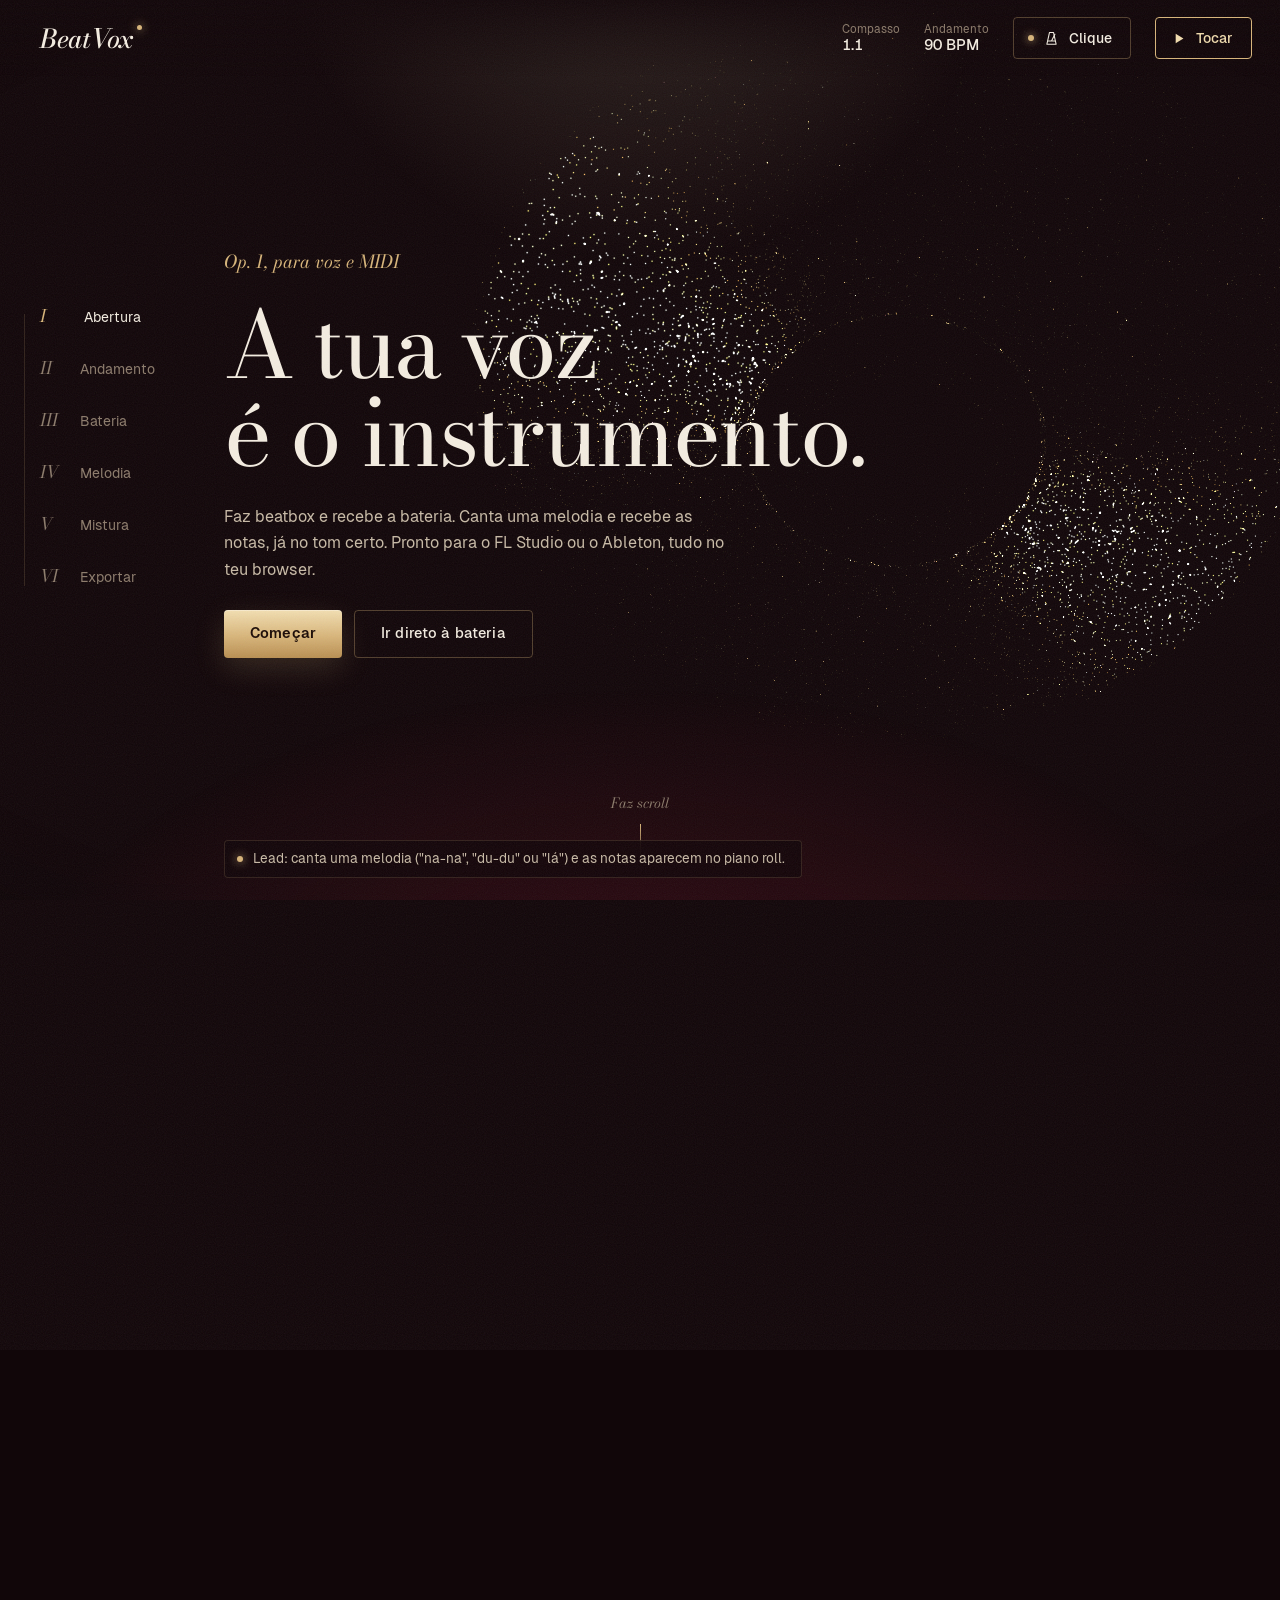
==== beatvox/index.html @ 53e60520 "Estúdio: BeatVox + Deriva numa app web instalável (PWA) Hub com separadores BeatVox/Deriva, relógio " ====
<!doctype html>
<html lang="pt-PT">
<head>
  <meta charset="utf-8" />
  <meta name="viewport" content="width=device-width, initial-scale=1, viewport-fit=cover" />
  <meta name="color-scheme" content="dark" />
  <title>BeatVox</title>
  <link rel="stylesheet" href="css/fonts.css" />
  <link rel="stylesheet" href="css/style.css" />
</head>
<body>
  <svg width="0" height="0" style="position:absolute" aria-hidden="true">
    <symbol id="i-play" viewBox="0 0 24 24"><path d="M8 5.2v13.6L19 12z" fill="currentColor"/></symbol>
    <symbol id="i-stop" viewBox="0 0 24 24"><rect x="6.5" y="6.5" width="11" height="11" rx="1" fill="currentColor"/></symbol>
    <symbol id="i-metro" viewBox="0 0 24 24"><path d="M9.2 3.5h5.6l3.7 16.5H5.5z" fill="none" stroke="currentColor" stroke-width="1.5" stroke-linejoin="round"/><path d="M7.4 15.5h9.2M12 15.5 16.8 6" stroke="currentColor" stroke-width="1.5" stroke-linecap="round"/></symbol>
    <symbol id="i-open" viewBox="0 0 24 24"><path d="M12 15V4m0 0-4 4m4-4 4 4M5 14v5h14v-5" fill="none" stroke="currentColor" stroke-width="1.5" stroke-linecap="round" stroke-linejoin="round"/></symbol>
    <symbol id="i-img" viewBox="0 0 24 24"><rect x="3.5" y="5" width="17" height="14" rx="1.5" fill="none" stroke="currentColor" stroke-width="1.5"/><path d="m6.5 16 4-4 3 3 2-2 2.5 2.5" fill="none" stroke="currentColor" stroke-width="1.5" stroke-linejoin="round"/></symbol>
    <symbol id="i-x" viewBox="0 0 24 24"><path d="M6.5 6.5l11 11M17.5 6.5l-11 11" stroke="currentColor" stroke-width="1.5" stroke-linecap="round"/></symbol>
    <symbol id="i-mic" viewBox="0 0 24 24"><rect x="9" y="3.5" width="6" height="11" rx="3" fill="none" stroke="currentColor" stroke-width="1.5"/><path d="M6 11.5a6 6 0 0 0 12 0M12 17.5v3" fill="none" stroke="currentColor" stroke-width="1.5" stroke-linecap="round"/></symbol>
    <symbol id="i-file" viewBox="0 0 24 24"><path d="M7 3.5h7l4 4V20a.5.5 0 0 1-.5.5h-10.5A.5.5 0 0 1 6.5 20V4a.5.5 0 0 1 .5-.5z M14 3.5V8h4" fill="none" stroke="currentColor" stroke-width="1.4" stroke-linejoin="round"/><path d="M9.5 16.5v-4l4-1v4" fill="none" stroke="currentColor" stroke-width="1.3"/><circle cx="8.6" cy="16.6" r="1.1" fill="currentColor"/><circle cx="12.6" cy="15.6" r="1.1" fill="currentColor"/></symbol>
  </svg>

  <canvas id="bg" aria-hidden="true"></canvas>
  <div class="atmos" aria-hidden="true"></div>
  <canvas id="eq" aria-hidden="true"></canvas>
  <div class="grain" aria-hidden="true"></div>

  <!-- ============ HUD fixo ============ -->
  <header class="hud">
    <a class="mark" href="#" data-go="0" aria-label="BeatVox, voltar ao início">BeatVox<i aria-hidden="true"></i></a>
    <div class="hud-right">
      <div class="readout"><span class="ro-label">Compasso</span><output id="posOut">1.1</output></div>
      <div class="readout"><span class="ro-label">Andamento</span><span><output id="hudBpm">90</output> BPM</span></div>
      <div class="readout" id="hudKeyWrap" hidden><span class="ro-label">Tom</span><output id="hudKey">Lá menor</output></div>
      <button id="btnClick" class="metro" title="Metrónomo: clique a tocar e a gravar" aria-pressed="true"><i class="dot" aria-hidden="true"></i><svg><use href="#i-metro"/></svg><span>Clique</span></button>
      <button id="btnPlay" class="play" title="Tocar ou parar (Espaço)" disabled><svg><use href="#i-play"/></svg><span>Tocar</span></button>
    </div>
  </header>

  <nav class="rail" aria-label="Movimentos">
    <div class="rail-line"><i id="railFill"></i></div>
    <ol>
      <li><button data-go="0"><b>I</b><span>Abertura</span></button></li>
      <li><button data-go="1"><b>II</b><span>Andamento</span></button></li>
      <li><button data-go="2"><b>III</b><span>Bateria</span></button></li>
      <li><button data-go="3"><b>IV</b><span>Melodia</span></button></li>
      <li><button data-go="4"><b>V</b><span>Mistura</span></button></li>
      <li><button data-go="5"><b>VI</b><span>Exportar</span></button></li>
    </ol>
  </nav>

  <div class="hud-status" role="status" aria-live="polite"><i class="pulse" aria-hidden="true"></i><span id="status">Pronto. Põe auscultadores e começa.</span></div>

  <!-- ============ movimentos (camadas fixas, movidas pelo scroll) ============ -->
  <main class="stage">

    <!-- I Abertura -->
    <section class="step s-intro" data-step="0" aria-label="Abertura">
      <div class="step-inner">
        <div class="intro-copy">
          <p class="kicker" data-depth="0.15">Op. 1, para voz e MIDI</p>
          <h1 class="display" data-depth="0.3">A tua voz<br />é o instrumento.</h1>
          <p class="lede" data-depth="0.6">Faz beatbox e recebe a bateria. Canta uma melodia e recebe as notas, já no tom certo. Pronto para o FL Studio ou o Ableton, tudo no teu browser.</p>
          <div class="actions" data-depth="0.9">
            <button class="btn primary" data-go="1">Começar</button>
            <button class="btn" data-go="2">Ir direto à bateria</button>
          </div>
        </div>
        <div class="scroll-cue" aria-hidden="true"><span>Faz scroll</span><i></i></div>
      </div>
    </section>

    <!-- II Andamento -->
    <section class="step s-tempo" data-step="1" aria-label="Andamento">
      <div class="step-inner">
        <div class="step-head" data-depth="0.2">
          <span class="movement">II</span>
          <h2 class="title">Andamento</h2>
          <p class="sub">Escolhe a velocidade e o tamanho do loop, e confirma que o microfone te ouve bem.</p>
        </div>

        <div class="tempo-core" data-depth="0.5">
          <button class="nudge" data-bpm="-1" aria-label="Diminuir BPM">−</button>
          <div class="bpm-big">
            <input id="bpm" type="number" min="50" max="200" value="90" aria-label="Andamento em BPM" />
            <span>batidas por minuto</span>
          </div>
          <button class="nudge" data-bpm="1" aria-label="Aumentar BPM">+</button>
        </div>
        <div class="tempo-actions" data-depth="0.6">
          <button class="btn" id="btnMetro">Ouvir o clique</button>
          <button class="btn tap" id="btnTap">Marcar o tempo</button>
        </div>

        <div class="tempo-grid" data-depth="0.8">
          <div class="group">
            <span class="g-label">Compassos</span>
            <div class="seg" id="bars"><button data-v="1">1</button><button data-v="2">2</button><button data-v="4">4</button></div>
          </div>
          <div class="group">
            <span class="g-label">Grelha</span>
            <div class="seg" id="grid"><button data-v="8">1/8</button><button data-v="16">1/16</button><button data-v="32">1/32</button></div>
          </div>
          <div class="group">
            <span class="g-label">Monitor</span>
            <div class="toggles">
              <label class="switch"><input type="checkbox" id="metronome" checked /><i></i>Clique</label>
              <label class="switch"><input type="checkbox" id="headphones" checked /><i></i>Auscultadores</label>
            </div>
          </div>
          <div class="group mic">
            <span class="g-label">Microfone</span>
            <div class="mic-row">
              <div class="select"><select id="micSel" aria-label="Microfone"><option value="">Microfone predefinido</option></select></div>
              <button class="btn small" id="btnMicTest"><svg><use href="#i-mic"/></svg><span>Testar</span></button>
            </div>
            <div class="meter" aria-hidden="true"><i id="micMeter"></i></div>
            <span class="hint" id="micHint">Testa e fala ou faz beatbox: a barra deve chegar a meio.</span>
          </div>
          <div class="group latency">
            <span class="g-label">Latência</span>
            <div class="lat-row">
              <div class="knob-wrap">
                <input type="range" id="lat" min="-100" max="400" value="0" data-knob data-color="gold" aria-label="Latência" />
                <output id="latOut" class="chip">auto</output>
              </div>
              <div class="lat-actions">
                <button id="btnCal" class="btn small">Calibrar</button>
                <button id="btnLatAuto" class="btn small ghost">Automática</button>
              </div>
            </div>
          </div>
        </div>
        <button class="btn primary next" data-go="2" data-depth="1">Seguinte: gravar a bateria</button>
      </div>
    </section>

    <!-- III Bateria -->
    <section class="step s-studio s-drums" data-step="2" aria-label="Bateria">
      <div class="step-inner studio-layout">
        <aside class="panel" data-depth="0.4">
          <span class="movement">III</span>
          <h2 class="title">Bateria</h2>
          <p class="sub">Faz beatbox depois da contagem.</p>
          <ul class="vocab">
            <li><i style="--c: var(--kick)"></i><span><b>bum</b> bombo</span></li>
            <li><i style="--c: var(--snare)"></i><span><b>pf</b> ou <b>ka</b> tarola</span></li>
            <li><i style="--c: var(--hat)"></i><span><b>ts</b> hi-hat</span></li>
          </ul>
          <button id="btnRec" class="rec" title="Gravar (R)"><span class="rec-ring" aria-hidden="true"></span><span class="rec-core" aria-hidden="true"></span><span class="rec-label">Gravar</span></button>
          <button id="btnOpen" class="btn small"><svg><use href="#i-open"/></svg>Abrir áudio</button>
          <section id="trainCard" class="mini">
            <p class="hint" id="trainState">A comparar os teus sons entre si: o mais grave é o bombo, o mais agudo o hi-hat.</p>
            <button id="btnTrain" class="btn small ghost">Treinar com a minha voz</button>
          </section>
          <button class="btn primary next" data-go="3">Seguinte: melodia</button>
        </aside>
        <div class="studio-slot" data-slot="2"></div>
      </div>
    </section>

    <!-- IV Melodia -->
    <section class="step s-studio s-lead" data-step="3" aria-label="Melodia">
      <div class="step-inner studio-layout">
        <aside class="panel" data-depth="0.4">
          <span class="movement">IV</span>
          <h2 class="title">Melodia</h2>
          <p class="sub">Canta com vogais longas: lá, na-na, du-du.</p>
          <button id="btnRecLead" class="rec" title="Gravar (R)"><span class="rec-ring" aria-hidden="true"></span><span class="rec-core" aria-hidden="true"></span><span class="rec-label">Gravar</span></button>
          <button id="btnOpenLead" class="btn small"><svg><use href="#i-open"/></svg>Abrir áudio</button>
          <label class="switch"><input type="checkbox" id="overBeat" /><i></i>Ouvir o beat enquanto canto</label>
          <p class="hint" id="overBeatHint">Grava primeiro a bateria para cantares por cima dela.</p>
          <section id="fxCard" class="fx-card">
            <div class="fx-head">
              <span class="g-label">Efeitos da voz</span>
              <label class="switch" title="Ligar ou desligar todos"><input type="checkbox" id="fxAll" /><i></i></label>
            </div>
            <div class="fx-grid" id="fxGrid"></div>
            <p class="hint" id="fxHint"></p>
            <button id="btnVoiceCal" class="btn small ghost">Calibrar a voz</button>
          </section>
          <section id="leadCard" class="lead-fields">
            <div class="field"><label for="keySel">Tom</label><div class="select"><select id="keySel"></select></div></div>
            <div class="field"><label for="scaleSel">Escala</label><div class="select"><select id="scaleSel"></select></div></div>
            <p class="hint" id="keyInfo">O tom é detetado depois de gravares.</p>
            <div class="field">
              <span class="flabel">Oitava</span>
              <div class="stepper"><button data-oct="-1" aria-label="Oitava abaixo">−</button><output id="octOut">0</output><button data-oct="1" aria-label="Oitava acima">+</button></div>
            </div>
            <div class="field col">
              <span class="flabel">Som</span>
              <div class="seg" id="preset"><button data-v="synth">Synth</button><button data-v="pluck">Pluck</button><button data-v="sine">Suave</button></div>
            </div>
          </section>
          <button class="btn primary next" data-go="4">Seguinte: mistura</button>
        </aside>
        <div class="studio-slot" data-slot="3"></div>
      </div>
    </section>

    <!-- V Mistura: palco 3D -->
    <section class="step s-mix" data-step="4" aria-label="Mistura">
      <canvas id="stage3d" aria-label="Palco 3D da mistura: cada camada é uma dimensão do som"></canvas>
      <div class="step-inner mix-layout">
        <header class="mix-head" data-depth="0.3">
          <span class="movement">V</span>
          <h2 class="title">Mistura</h2>
          <p class="sub">Cada camada é uma dimensão do som, dos graves (em baixo) aos agudos (em cima). Arrasta um som para os lados (pan) ou para a frente (mais alto). Arrasta o fundo para rodar.</p>
        </header>
        <aside class="panel mix-insp" id="mixInsp" data-depth="0.5" aria-label="Ajustes do som"></aside>
        <div class="mix-bar" data-depth="0.6">
          <div class="group">
            <span class="g-label">Dimensões</span>
            <div class="seg" id="dimsSeg"><button data-v="3">3</button><button data-v="6">6</button></div>
          </div>
          <label class="switch" title="Um baixo 808 que toca com o bombo, no tom da melodia"><input type="checkbox" id="bassOn" /><i></i>Baixo 808</label>
          <label class="switch"><input type="checkbox" id="autoRot" checked /><i></i>Rodar</label>
          <div class="zoom-btns">
            <button class="icon-btn" id="zoomIn" title="Aproximar" aria-label="Aproximar">+</button>
            <button class="icon-btn" id="zoomOut" title="Afastar" aria-label="Afastar">−</button>
          </div>
          <button class="btn small ghost" id="btnMixReset" title="Volumes, pan, EQ, sons e efeitos voltam ao início">Repor</button>
        </div>
        <button class="btn primary next mix-next" data-go="5">Seguinte: exportar</button>
      </div>
    </section>

    <!-- VI Exportar -->
    <section class="step s-export" data-step="5" aria-label="Exportar">
      <div class="step-inner">
        <div class="step-head" data-depth="0.2">
          <span class="movement">VI</span>
          <h2 class="title big">O teu disco está pronto.</h2>
        </div>
        <div class="press">
          <figure class="cover" data-depth="0.5">
            <canvas id="cover" width="1120" height="1120" aria-label="Capa do teu beat"></canvas>
            <button id="btnCoverPlay" class="cover-play" title="Ouvir (Espaço)" aria-label="Ouvir"><svg><use href="#i-play"/></svg></button>
            <figcaption class="cover-cap">
              <span><output id="sumDrums">0</output> notas de bateria</span>
              <span><output id="sumLead">0</output> de melodia</span>
              <span><output id="sumBpm">90</output> BPM</span>
              <span id="sumKeyWrap"><output id="sumKey">—</output></span>
            </figcaption>
          </figure>
          <div class="press-side" data-depth="0.8">
            <div class="press-opts">
              <label class="name-field"><span class="g-label">Nome</span><input id="projName" type="text" maxlength="40" spellcheck="false" placeholder="Sem título" autocomplete="off" /></label>
              <div class="group">
                <span class="g-label">Repetições do loop</span>
                <div class="seg" id="loopsSeg"><button data-v="1">1×</button><button data-v="2">2×</button><button data-v="4">4×</button><button data-v="8">8×</button></div>
              </div>
            </div>
            <ul class="out-list">
              <li>
                <div class="out-txt"><b>MIDI</b><span>Notas editáveis para o FL Studio, Ableton ou Logic. Bateria em General MIDI no canal 10.</span></div>
                <div class="out-btns">
                  <button id="btnMidiAll" class="btn small" disabled>Completo</button>
                  <button id="btnMidiDrums" class="btn small ghost" disabled>Bateria</button>
                  <button id="btnMidiLead" class="btn small ghost" disabled>Melodia</button>
                </div>
              </li>
              <li>
                <div class="out-txt"><b>Áudio WAV</b><span>O beat já tocado, 44,1 kHz. Stems: bateria e melodia em ficheiros separados.</span></div>
                <div class="out-btns">
                  <button id="btnWav" class="btn small" disabled>Mistura</button>
                  <button id="btnStems" class="btn small ghost" disabled>Stems</button>
                </div>
              </li>
              <li>
                <div class="out-txt"><b>Capa</b><span>Imagem quadrada para partilhar.</span></div>
                <div class="out-btns"><button id="btnCover" class="btn small ghost">PNG</button></div>
              </li>
              <li>
                <div class="out-txt"><b>Projeto</b><span>Guarda as notas e definições para continuar depois (a gravação da voz não vai no ficheiro).</span></div>
                <div class="out-btns">
                  <button id="btnSaveProj" class="btn small ghost" disabled>Guardar</button>
                  <button id="btnOpenProj" class="btn small ghost">Abrir</button>
                </div>
              </li>
            </ul>
            <button id="btnAll" class="btn primary wide" disabled title="MIDI, WAV, stems, capa e projeto num só zip"><svg><use href="#i-file"/></svg>Descarregar tudo (.zip)</button>
          </div>
        </div>
      </div>
    </section>
  </main>

  <!-- estúdio partilhado: muda entre os movimentos Bateria e Melodia -->
  <div class="studio" id="studio">
    <div class="arrange">
      <div class="heads" id="heads"></div>
      <div class="scroller" id="scroller"><canvas id="canvas"></canvas></div>
      <div class="empty" id="empty">
        <div id="emptyDrums">
          <h3>A grelha está vazia</h3>
          <p>Carrega em <b>Gravar</b> e faz beatbox, ou clica nas células para desenhar notas.</p>
        </div>
        <div id="emptyLead" hidden>
          <h3>O piano roll está vazio</h3>
          <p>Carrega em <b>Gravar</b> e canta, ou clica para criar notas. Arrasta para mover, puxa a ponta direita para alongar.</p>
        </div>
      </div>
    </div>
    <div class="studio-bar">
      <div class="knob-wrap inline">
        <input type="range" id="sens" min="0" max="100" value="50" data-knob data-color="gold" aria-label="Sensibilidade" />
        <div><span class="k-label">Sensibilidade</span><output id="sensOut" class="chip">50%</output></div>
      </div>
      <div class="stats-wrap" id="statsCard" hidden>
        <span class="stats-title" id="statsTitle">O teu timing</span>
        <div class="stats" id="stats"></div>
      </div>
      <div class="bar-actions">
        <label class="switch"><input type="checkbox" id="withVoice" /><i></i>Ouvir a voz</label>
        <button id="btnPng" class="icon-btn" disabled title="Guardar imagem da grelha" aria-label="Guardar imagem da grelha"><svg><use href="#i-img"/></svg></button>
        <button id="btnClear" class="icon-btn" title="Limpar esta pista" aria-label="Limpar esta pista"><svg><use href="#i-x"/></svg></button>
      </div>
    </div>
  </div>

  <div id="track" aria-hidden="true"></div>
  <input type="file" id="fileIn" accept="audio/*,.wav,.mp3,.m4a,.ogg,.webm" hidden />
  <input type="file" id="projIn" accept=".json,.beatvox,application/json" hidden />

  <div class="overlay" id="overlay" hidden>
    <div class="count">
      <div class="big" id="ovBig">1</div>
      <div class="sub" id="ovSub">Contagem</div>
      <div class="bar"><div id="ovBar"></div></div>
      <div class="ov-meter" aria-hidden="true"><span>Microfone</span><div class="meter"><i id="ovMeter"></i></div></div>
    </div>
  </div>

  <dialog id="trainDlg">
    <form method="dialog" class="dlg">
      <header>
        <h3>Treinar com a minha voz</h3>
        <button class="icon-btn" value="close" aria-label="Fechar"><svg><use href="#i-x"/></svg></button>
      </header>
      <p class="hint">Para cada peça, carrega em <b>Gravar exemplos</b> e faz o som em cada clique (2 compassos a 90 BPM). Precisas de pelo menos 2 peças treinadas.</p>
      <div id="trainRows"></div>
      <footer>
        <button type="button" class="btn small ghost" id="btnTrainReset">Voltar à deteção automática</button>
        <button class="btn small primary" value="close">Feito</button>
      </footer>
    </form>
  </dialog>

  <dialog id="calDlg">
    <form method="dialog" class="dlg">
      <header>
        <h3>Calibrar a voz</h3>
        <button class="icon-btn" value="close" aria-label="Fechar"><svg><use href="#i-x"/></svg></button>
      </header>
      <p class="hint">Cada take tem um compasso a 90 BPM, depois da contagem. Canta sempre na mesma nota e sem parar. Com as 5 takes, os efeitos passam a comparar-te contigo próprio: o teu "rasgado", o teu "com ar", as tuas vogais.</p>
      <div id="calRows"></div>
      <footer>
        <button type="button" class="btn small ghost" id="btnCalReset">Voltar aos valores médios</button>
        <button class="btn small primary" value="close">Feito</button>
      </footer>
    </form>
  </dialog>

  <script src="js/dsp.js"></script>
  <script src="js/classifier.js"></script>
  <script src="js/pitch.js"></script>
  <script src="js/voicefx.js"></script>
  <script src="js/midi.js"></script>
  <script src="js/mixer.js"></script>
  <script src="js/audio.js"></script>
  <script src="js/zip.js"></script>
  <script src="js/knob.js"></script>
  <script src="js/scene.js"></script>
  <script src="js/eq3d.js"></script>
  <script src="js/stage3d.js"></script>
  <script src="js/flow.js"></script>
  <script src="js/app.js"></script>
</body>
</html>
---- beatvox/css/fonts.css ----
/* Fontes embutidas (SIL Open Font License): Bodoni Moda e Geist. Embutidas para funcionar offline e em file://. */
@font-face{font-family:'Bodoni Moda';font-weight:400;font-style:normal;font-display:swap;src:url([data-uri]) format('woff2')}
@font-face{font-family:'Bodoni Moda';font-weight:500;font-style:normal;font-display:swap;src:url([data-uri]) format('woff2')}
@font-face{font-family:'Bodoni Moda';font-weight:400;font-style:italic;font-display:swap;src:url([data-uri]) format('woff2')}
@font-face{font-family:'Bodoni Moda';font-weight:500;font-style:italic;font-display:swap;src:url([data-uri]) format('woff2')}
@font-face{font-family:'Geist';font-weight:400;font-style:normal;font-display:swap;src:url([data-uri]) format('woff2')}
@font-face{font-family:'Geist';font-weight:500;font-style:normal;font-display:swap;src:url([data-uri]) format('woff2')}
@font-face{font-family:'Geist';font-weight:600;font-style:normal;font-display:swap;src:url([data-uri]) format('woff2')}
---- beatvox/css/style.css ----
/* =====================================================================
   BeatVox — "sala de concertos".
   Veludo bordeaux quase negro, luz de palco dourada vinda de cima, pó dourado
   (as partículas) e marfim para o texto. Bodoni Moda para os títulos, como num
   programa de ópera; Geist para a interface. Linhas finas douradas em vez de caixas.
   Layout: camadas fixas a ecrã inteiro (um movimento cada), HUD por cima,
   movimentos I–V à esquerda.
   ===================================================================== */
:root {
  color-scheme: dark;
  --velvet: #110609;
  --velvet-2: #1b0a0f;
  --ink: #f4ede1;
  --ink-2: #c8baa6;
  --ink-3: #8c7b6b;
  --gold: #d8b57a;
  --gold-lt: #f1dcae;
  --gold-dk: #9c7742;
  --line: rgba(216, 181, 122, 0.16);
  --line-2: rgba(216, 181, 122, 0.32);
  --glass: rgba(24, 9, 13, 0.62);
  --glass-2: rgba(244, 237, 225, 0.04);
  --kick: #e0a556;
  --snare: #d9707f;
  --clap: #f4ede1;
  --hat: #8fc1b5;
  --lead: #f1dcae;
  --rec: #c4233c;

  --serif: 'Bodoni Moda', 'Didot', 'Bodoni 72', Georgia, serif;
  --ui: 'Geist', system-ui, -apple-system, 'Segoe UI', sans-serif;
  --ease: cubic-bezier(.22, .8, .2, 1);
  --hud-h: 76px;
  --rail-w: 200px;
  --r: 4px;
}

* { box-sizing: border-box; }
[hidden] { display: none !important; }
html { scroll-snap-type: y mandatory; background: var(--velvet); }
html.locked { overflow: hidden; }
body {
  margin: 0;
  background: var(--velvet);
  color: var(--ink);
  font-family: var(--ui);
  font-size: 15px;
  line-height: 1.5;
  -webkit-font-smoothing: antialiased;
  overflow-x: hidden;
}
button, input, select { font: inherit; color: inherit; }
button { cursor: pointer; }
:focus-visible { outline: 1px solid var(--gold-lt); outline-offset: 3px; }
::selection { background: rgba(216, 181, 122, 0.35); }

#track .snap { scroll-snap-align: start; scroll-snap-stop: always; }

/* ---------- fundo: pó dourado + luz de palco + grão ---------- */
#bg { position: fixed; inset: 0; width: 100%; height: 100%; z-index: 0; display: block; }
#bg.off { display: none; }
#eq { position: fixed; inset: 0; width: 100%; height: 100%; z-index: 1; display: block; pointer-events: none; opacity: 0; }
/* no movimento III o vidro fosco do estúdio deixa passar a luz do equalizador */
.s-drums .studio { background: rgba(14, 5, 8, 0.62); backdrop-filter: blur(16px) saturate(130%); }
.s-drums .panel { background: rgba(22, 9, 13, 0.9); }
.atmos {
  position: fixed; inset: 0; z-index: 1; pointer-events: none;
  background:
    radial-gradient(42% 60% at 50% -12%, rgba(241, 220, 174, 0.16), transparent 70%),
    radial-gradient(70% 55% at 50% 115%, rgba(120, 18, 38, 0.35), transparent 70%),
    radial-gradient(130% 100% at 50% 50%, transparent 55%, rgba(0, 0, 0, 0.75) 100%);
}
body:not(.webgl) .atmos {
  background:
    radial-gradient(42% 60% at 50% -12%, rgba(241, 220, 174, 0.22), transparent 70%),
    radial-gradient(70% 55% at 50% 115%, rgba(120, 18, 38, 0.5), transparent 70%),
    var(--velvet);
}
.grain {
  position: fixed; inset: -50%; z-index: 7; pointer-events: none; opacity: .07;
  background-image: url("data:image/svg+xml,%3Csvg xmlns='http://www.w3.org/2000/svg' width='160' height='160'%3E%3Cfilter id='n'%3E%3CfeTurbulence type='fractalNoise' baseFrequency='.9' numOctaves='2' stitchTiles='stitch'/%3E%3C/filter%3E%3Crect width='100%25' height='100%25' filter='url(%23n)'/%3E%3C/svg%3E");
}

/* ---------- palco: camadas dos movimentos ---------- */
.stage { position: fixed; inset: 0; z-index: 2; perspective: 1400px; perspective-origin: 50% 40%; pointer-events: none; }
.step { position: absolute; inset: 0; transform-origin: 50% 55%; will-change: transform; pointer-events: auto; } /* sem opacity/filter aqui: criariam uma "backdrop root" e o vidro fosco deixava de desfocar o fundo */
.step-inner {
  height: 100%;
  padding: calc(var(--hud-h) + 18px) 48px 88px calc(var(--rail-w) + 24px);
  overflow-y: auto;
  scrollbar-width: none;
}
.step-inner::-webkit-scrollbar { display: none; }
[data-depth] { will-change: transform; }

/* ---------- HUD ---------- */
.hud {
  position: fixed; top: 0; left: 0; right: 0; z-index: 6;
  height: var(--hud-h);
  display: flex; align-items: center; justify-content: space-between;
  padding: 0 max(28px, env(safe-area-inset-right, 0px)) 0 max(40px, env(safe-area-inset-left, 0px));
  background: linear-gradient(180deg, rgba(17, 6, 9, 0.9), rgba(17, 6, 9, 0));
  pointer-events: none;
}
.hud > * { pointer-events: auto; }
.mark {
  position: relative;
  font-family: var(--serif); font-style: italic; font-weight: 500; font-size: 26px; letter-spacing: -0.01em;
  color: var(--ink); text-decoration: none;
}
.mark i { position: absolute; right: -9px; top: 6px; width: 5px; height: 5px; border-radius: 50%; background: var(--gold); box-shadow: 0 0 10px var(--gold); }
.hud-right { display: flex; align-items: center; gap: 24px; }
.readout { display: flex; flex-direction: column; line-height: 1.15; }
.ro-label { font-size: 11.5px; color: var(--ink-3); }
.readout output, .readout > span:last-child { font-weight: 500; font-size: 15px; font-variant-numeric: tabular-nums; color: var(--ink); }
.play, .metro {
  display: inline-flex; align-items: center; gap: 9px;
  height: 42px; padding: 0 18px 0 14px;
  border-radius: var(--r);
  font-weight: 500; font-size: 14px;
  transition: background .25s, color .25s, border-color .25s, box-shadow .3s;
}
.play svg, .metro svg { width: 17px; height: 17px; }
.play { border: 1px solid var(--gold); background: transparent; color: var(--gold-lt); }
.play:hover:not(:disabled) { background: rgba(216, 181, 122, 0.12); box-shadow: 0 0 30px rgba(216, 181, 122, 0.2); }
.play:disabled { opacity: .35; cursor: not-allowed; }
.play.on, .play.on:hover:not(:disabled) { background: var(--gold); color: var(--velvet); }
.metro { border: 1px solid var(--line); background: transparent; color: var(--ink-3); }
.metro .dot { width: 6px; height: 6px; border-radius: 50%; background: rgba(244, 237, 225, 0.2); transition: background .2s, box-shadow .2s; }
.metro:hover { color: var(--ink); border-color: var(--line-2); }
.metro.on { color: var(--ink); border-color: var(--line-2); }
.metro.on .dot { background: var(--gold); box-shadow: 0 0 8px var(--gold); }
.metro.tick { animation: metroTick .28s var(--ease); }
.metro.tick-bar { animation: metroBar .4s var(--ease); }
.metro.tick .dot, .metro.tick-bar .dot { background: #fff; box-shadow: 0 0 12px #fff, 0 0 22px var(--gold); }
@keyframes metroTick { from { box-shadow: 0 0 0 0 rgba(216, 181, 122, .5); } to { box-shadow: 0 0 0 9px rgba(216, 181, 122, 0); } }
@keyframes metroBar { from { box-shadow: 0 0 0 0 rgba(241, 220, 174, .8); border-color: var(--gold-lt); } to { box-shadow: 0 0 0 14px rgba(241, 220, 174, 0); } }

/* ---------- movimentos (navegação) ---------- */
.rail { position: fixed; z-index: 6; left: max(40px, env(safe-area-inset-left, 0px)); top: 50%; transform: translateY(-50%); }
.rail ol { list-style: none; margin: 0; padding: 0; display: flex; flex-direction: column; gap: 20px; }
.rail button { display: flex; align-items: baseline; gap: 14px; min-height: 32px; padding: 0 8px 0 0; background: none; border: 0; color: var(--ink-3); text-align: left; }
.rail b { font-family: var(--serif); font-style: italic; font-weight: 400; font-size: 17px; width: 26px; }
.rail span { font-size: 14px; transition: color .3s, transform .4s var(--ease); }
.rail button:hover { color: var(--ink-2); }
.rail button[aria-current="step"] { color: var(--ink); }
.rail button[aria-current="step"] b { color: var(--gold); }
.rail button[aria-current="step"] span { transform: translateX(4px); }
.rail-line { position: absolute; left: -16px; top: 10px; bottom: 10px; width: 1px; background: var(--line); }
.rail-line i { position: absolute; inset: 0; background: linear-gradient(180deg, var(--gold-lt), var(--gold)); transform-origin: top; transform: scaleY(0); box-shadow: 0 0 8px var(--gold); }

/* ---------- estado ---------- */
.hud-status {
  position: fixed; z-index: 6;
  left: calc(var(--rail-w) + 24px); bottom: max(22px, env(safe-area-inset-bottom, 0px));
  display: flex; align-items: center; gap: 10px;
  max-width: min(720px, calc(100vw - var(--rail-w) - 72px));
  padding: 8px 16px 8px 12px;
  border-radius: var(--r);
  background: rgba(17, 6, 9, 0.78); border: 1px solid var(--line);
  backdrop-filter: blur(14px);
  font-size: 13.5px; color: var(--ink-2);
}
.hud-status span { overflow: hidden; text-overflow: ellipsis; white-space: nowrap; }
.hud-status .pulse { width: 6px; height: 6px; border-radius: 50%; flex: 0 0 auto; background: var(--gold); box-shadow: 0 0 10px var(--gold); animation: pulse 2.6s ease-in-out infinite; }
.hud-status.ok span { color: var(--ink); }
.hud-status.err .pulse { background: #ff6b7d; box-shadow: 0 0 10px #ff6b7d; }
.hud-status.err span { color: #f2b6bd; }
@keyframes pulse { 50% { opacity: .35; } }

/* ---------- tipografia ---------- */
.kicker { margin: 0; font-family: var(--serif); font-style: italic; font-size: 18px; color: var(--gold); }
.display {
  margin: 0;
  font-family: var(--serif); font-weight: 400;
  font-size: clamp(48px, 7.2vw, 118px);
  line-height: 0.96; letter-spacing: -0.025em;
  text-wrap: balance;
  background: linear-gradient(100deg, var(--ink) 0%, var(--ink) 40%, var(--gold-lt) 50%, var(--ink) 60%, var(--ink) 100%);
  background-size: 300% 100%;
  -webkit-background-clip: text; background-clip: text; color: transparent;
  animation: sheen 9s var(--ease) infinite;
}
@keyframes sheen { 0%, 35% { background-position: 100% 0; } 75%, 100% { background-position: 0 0; } }
.movement { font-family: var(--serif); font-style: italic; font-size: 20px; color: var(--gold); line-height: 1; }
.title { margin: 0; font-family: var(--serif); font-weight: 400; font-size: clamp(36px, 4vw, 58px); letter-spacing: -0.02em; line-height: 1; }
.title.big { font-size: clamp(42px, 6vw, 92px); letter-spacing: -0.025em; }
.sub { margin: 0; color: var(--ink-2); font-size: 15.5px; max-width: 54ch; }
.lede { margin: 0; color: var(--ink-2); font-size: clamp(16px, 1.25vw, 19px); line-height: 1.65; max-width: 46ch; }
.hint { margin: 0; color: var(--ink-3); font-size: 13px; line-height: 1.5; }
.hint b { color: var(--ink-2); font-weight: 600; }
.hint.center { text-align: center; }

/* ---------- botões ---------- */
.btn {
  position: relative; overflow: hidden;
  display: inline-flex; align-items: center; justify-content: center; gap: 9px;
  min-height: 48px; padding: 0 26px;
  border-radius: var(--r);
  border: 1px solid var(--line-2);
  background: transparent;
  color: var(--ink);
  font-weight: 500; font-size: 14.5px; letter-spacing: .01em;
  white-space: nowrap;
  transition: background .25s, border-color .25s, color .25s, transform .2s var(--ease), box-shadow .3s;
  touch-action: manipulation;
}
.btn svg { width: 17px; height: 17px; flex: 0 0 auto; }
.btn:hover:not(:disabled) { border-color: var(--gold); background: rgba(216, 181, 122, 0.07); }
.btn:active:not(:disabled) { transform: scale(.98); }
.btn:disabled { opacity: .35; cursor: not-allowed; }
.btn.small { min-height: 40px; padding: 0 16px; font-size: 13.5px; }
.btn.ghost { border-color: transparent; color: var(--ink-2); }
.btn.ghost:hover:not(:disabled) { border-color: var(--line); color: var(--ink); }
.btn.primary {
  border: 0; color: #1b0b06; font-weight: 600;
  background: linear-gradient(180deg, #f3dfb2 0%, var(--gold) 55%, #b98f52 100%);
  box-shadow: 0 1px 0 rgba(255,255,255,.35) inset, 0 10px 30px rgba(216, 181, 122, 0.18);
}
.btn.primary::after { /* reflexo de luz a passar, como em metal polido */
  content: ''; position: absolute; top: 0; bottom: 0; left: -60%; width: 40%;
  background: linear-gradient(100deg, transparent, rgba(255, 255, 255, 0.55), transparent);
  transform: skewX(-20deg); transition: left .7s var(--ease);
}
.btn.primary:hover:not(:disabled)::after { left: 130%; }
.btn.primary:hover:not(:disabled) { box-shadow: 0 1px 0 rgba(255,255,255,.35) inset, 0 14px 44px rgba(216, 181, 122, 0.35); }
.icon-btn {
  display: inline-grid; place-items: center; width: 40px; height: 40px;
  border-radius: var(--r); border: 1px solid var(--line); background: transparent; color: var(--ink-2);
  transition: border-color .2s, color .2s;
}
.icon-btn svg { width: 18px; height: 18px; }
.icon-btn:hover:not(:disabled) { border-color: var(--gold); color: var(--ink); }
.icon-btn:disabled { opacity: .35; cursor: not-allowed; }

/* segmentados: sublinhado dourado na opção ativa */
.seg { display: inline-flex; gap: 4px; border-bottom: 1px solid var(--line); }
.seg button {
  position: relative; min-height: 38px; min-width: 46px; padding: 0 12px;
  border: 0; background: transparent; color: var(--ink-3);
  font-weight: 500; font-size: 14px; font-variant-numeric: tabular-nums;
  transition: color .25s;
}
.seg button::after { content: ''; position: absolute; left: 10px; right: 10px; bottom: -1px; height: 1px; background: var(--gold); transform: scaleX(0); transition: transform .35s var(--ease); box-shadow: 0 0 8px var(--gold); }
.seg button:hover { color: var(--ink-2); }
.seg button.on { color: var(--ink); }
.seg button.on::after { transform: scaleX(1); }

/* interruptores */
.switch { position: relative; display: inline-flex; align-items: center; gap: 10px; min-height: 36px; cursor: pointer; user-select: none; font-size: 14px; color: var(--ink-2); }
.switch input { position: absolute; opacity: 0; width: 1px; height: 1px; }
.switch i { position: relative; width: 34px; height: 18px; border-radius: 999px; border: 1px solid var(--line-2); flex: 0 0 auto; transition: background .25s, border-color .25s; }
.switch i::after { content: ''; position: absolute; top: 2px; left: 2px; width: 12px; height: 12px; border-radius: 50%; background: var(--ink-3); transition: transform .3s var(--ease), background .25s, box-shadow .25s; }
.switch input:checked + i { border-color: var(--gold); background: rgba(216, 181, 122, 0.12); }
.switch input:checked + i::after { transform: translateX(16px); background: var(--gold-lt); box-shadow: 0 0 8px var(--gold); }
.switch:has(input:checked) { color: var(--ink); }
.switch:has(input:focus-visible) i { outline: 1px solid var(--gold-lt); outline-offset: 3px; }
.switch:has(input:disabled) { opacity: .4; cursor: not-allowed; }

/* ---------- I abertura ---------- */
.s-intro .step-inner { display: flex; flex-direction: column; justify-content: safe center; }
.intro-copy { display: flex; flex-direction: column; gap: 26px; max-width: 760px; }
.actions { display: flex; flex-wrap: wrap; gap: 12px; }
.scroll-cue { position: absolute; left: 50%; bottom: 30px; transform: translateX(-50%); display: flex; flex-direction: column; align-items: center; gap: 10px; color: var(--ink-3); font-family: var(--serif); font-style: italic; font-size: 14px; }
.scroll-cue i { width: 1px; height: 46px; background: linear-gradient(var(--gold), transparent); transform-origin: top; animation: cue 2.4s var(--ease) infinite; }
@keyframes cue { 0% { transform: scaleY(0); opacity: 1; } 70% { transform: scaleY(1); opacity: 1; } 100% { transform: scaleY(1); opacity: 0; } }

/* ---------- II andamento ---------- */
.s-tempo .step-inner { display: flex; flex-direction: column; align-items: center; justify-content: safe center; gap: 20px; text-align: center; }
.step-head { display: flex; flex-direction: column; gap: 10px; }
.s-tempo .step-head, .s-export .step-head { align-items: center; }
.tempo-core { display: flex; align-items: center; gap: clamp(12px, 3vw, 44px); }
.nudge {
  width: 52px; height: 52px; border-radius: 50%;
  border: 1px solid var(--line-2); background: transparent;
  font-family: var(--serif); font-size: 26px; color: var(--ink);
  transition: border-color .2s, background .2s, transform .2s var(--ease);
}
.nudge:hover { border-color: var(--gold); background: rgba(216, 181, 122, 0.08); }
.nudge:active { transform: scale(.92); }
.bpm-big { display: flex; flex-direction: column; align-items: center; }
.bpm-big input {
  width: 3ch; padding: 0; border: 0; background: transparent; text-align: center;
  font-family: var(--serif); font-weight: 400;
  font-size: clamp(120px, 15vw, 220px); line-height: .9; letter-spacing: -0.03em;
  color: var(--ink);
  font-variant-numeric: lining-nums tabular-nums;
  -moz-appearance: textfield;
  text-shadow: 0 0 60px rgba(216, 181, 122, 0.3);
}
.bpm-big input::-webkit-inner-spin-button, .bpm-big input::-webkit-outer-spin-button { -webkit-appearance: none; margin: 0; }
.bpm-big input:focus-visible { outline: none; text-shadow: 0 0 60px rgba(241, 220, 174, 0.7); }
.bpm-big span { margin-top: 4px; font-family: var(--serif); font-style: italic; font-size: 16px; color: var(--ink-3); }
.bpm-big input.tick { animation: bpmTick .3s var(--ease); }
.bpm-big input.tick-bar { animation: bpmBar .45s var(--ease); }
@keyframes bpmTick { from { text-shadow: 0 0 70px rgba(241, 220, 174, .9); } }
@keyframes bpmBar { from { text-shadow: 0 0 90px rgba(241, 220, 174, 1), 0 0 30px rgba(255, 255, 255, .6); color: var(--gold-lt); } }
.tempo-actions { display: flex; flex-wrap: wrap; justify-content: center; gap: 10px; }
.tap.flash { border-color: var(--gold-lt); box-shadow: 0 0 30px rgba(216, 181, 122, 0.4); }
.tempo-grid {
  display: flex; flex-wrap: wrap; justify-content: center; gap: 22px 36px;
  padding: 24px 30px;
  border-radius: var(--r);
  background: var(--glass); border: 1px solid var(--line);
  backdrop-filter: blur(18px) saturate(130%);
}
.group { display: flex; flex-direction: column; align-items: flex-start; gap: 8px; text-align: left; }
.g-label { font-family: var(--serif); font-style: italic; font-size: 15px; color: var(--gold); }
.toggles { display: flex; gap: 18px; }
.lat-row { display: flex; align-items: center; gap: 14px; }
.lat-actions { display: flex; flex-direction: column; gap: 6px; }
.group.mic { min-width: 260px; }
.mic-row { display: flex; gap: 8px; width: 100%; }
.mic-row .select { flex: 1; width: auto; }
.meter { position: relative; width: 100%; height: 4px; background: rgba(244, 237, 225, 0.08); overflow: hidden; }
.meter i {
  position: absolute; inset: 0 auto 0 0; width: 100%;
  background: linear-gradient(90deg, var(--gold-dk), var(--gold) 60%, var(--gold-lt) 80%, #ff6b7d 96%);
  transform-origin: left; transform: scaleX(0); transition: transform .06s linear;
}
.next { margin-top: 4px; }

/* ---------- III/IV estúdio ---------- */
.studio-layout { display: grid; grid-template-columns: 300px minmax(0, 1fr); gap: 22px; }
.panel {
  display: flex; flex-direction: column; gap: 14px;
  padding: 24px;
  border-radius: var(--r);
  background: var(--glass); border: 1px solid var(--line);
  backdrop-filter: blur(18px) saturate(130%);
  overflow-y: auto; min-height: 0;
  scrollbar-width: thin; scrollbar-color: rgba(216,181,122,.25) transparent;
}
.panel > * { flex-shrink: 0; }
.panel .title { margin-top: -6px; }
.panel .next { margin-top: auto; }
.vocab { list-style: none; margin: 0; padding: 0; display: flex; flex-direction: column; gap: 6px; font-size: 14px; color: var(--ink-2); }
.vocab li { display: flex; align-items: center; gap: 10px; }
.vocab i { width: 7px; height: 7px; border-radius: 50%; background: var(--c); box-shadow: 0 0 10px var(--c); }
.vocab b { color: var(--ink); font-weight: 600; }
.mini { display: flex; flex-direction: column; gap: 8px; padding-top: 14px; border-top: 1px solid var(--line); }

/* gravar: lâmpada "no ar" com aro dourado */
.rec { position: relative; align-self: center; width: 124px; height: 124px; margin: 6px 0; border: 0; border-radius: 50%; background: transparent; display: grid; place-items: center; }
.rec-ring {
  position: absolute; inset: 0; border-radius: 50%;
  background: conic-gradient(from 210deg, #6d4f26, var(--gold-lt), var(--gold), #6d4f26, var(--gold-lt), #6d4f26);
  -webkit-mask: radial-gradient(circle, transparent 58px, #000 59px);
  mask: radial-gradient(circle, transparent 58px, #000 59px);
}
.rec-core {
  position: absolute; inset: 12px; border-radius: 50%;
  background: radial-gradient(circle at 38% 30%, #ff8f8f 0%, var(--rec) 42%, #5d0a17 100%);
  box-shadow: 0 0 40px rgba(196, 35, 60, 0.45), inset 0 -10px 22px rgba(0, 0, 0, 0.35), inset 0 0 0 1px rgba(255,255,255,.08);
  transition: transform .3s var(--ease), box-shadow .3s;
}
.rec-label { position: relative; font-family: var(--serif); font-style: italic; font-size: 19px; color: #fff4ec; }
.rec:hover:not(:disabled) .rec-core { transform: scale(1.04); box-shadow: 0 0 64px rgba(196, 35, 60, 0.6), inset 0 -10px 22px rgba(0, 0, 0, 0.35); }
.rec:active:not(:disabled) .rec-core { transform: scale(.95); }
.rec:disabled { opacity: .4; cursor: not-allowed; }
.rec.active .rec-ring { animation: spin 2.2s linear infinite; }
.rec.active .rec-core { animation: beat 1s ease-in-out infinite; }
@keyframes spin { to { transform: rotate(360deg); } }
@keyframes beat { 50% { transform: scale(.93); box-shadow: 0 0 80px rgba(196, 35, 60, 0.8); } }

.lead-fields { display: flex; flex-direction: column; gap: 10px; padding-top: 14px; border-top: 1px solid var(--line); }
.field { display: flex; align-items: center; justify-content: space-between; gap: 12px; }
.field.col { flex-direction: column; align-items: stretch; gap: 8px; }
.field > label, .flabel { font-size: 14px; color: var(--ink-2); }
.select { position: relative; width: 62%; }
.select::after { content: ''; position: absolute; right: 13px; top: 50%; width: 6px; height: 6px; margin-top: -5px; border-right: 1px solid var(--gold); border-bottom: 1px solid var(--gold); transform: rotate(45deg); pointer-events: none; }
.select select {
  appearance: none; -webkit-appearance: none; width: 100%; min-height: 40px; padding: 0 30px 0 12px;
  border-radius: var(--r); border: 1px solid var(--line-2); background: rgba(17, 6, 9, 0.5);
  font-size: 14px; cursor: pointer; text-overflow: ellipsis;
}
.select select:hover { border-color: var(--gold); }
.select select option { background: #1d0b10; color: var(--ink); }
.stepper { display: inline-flex; align-items: center; border: 1px solid var(--line-2); border-radius: var(--r); }
.stepper button { width: 40px; height: 38px; border: 0; background: transparent; font-family: var(--serif); font-size: 19px; }
.stepper button:hover { color: var(--gold-lt); }
.stepper output { min-width: 34px; text-align: center; font-weight: 500; font-variant-numeric: tabular-nums; }
.lead-fields .seg { width: 100%; }
.lead-fields .seg button { flex: 1; }

/* efeitos da voz */
.fx-card { display: flex; flex-direction: column; gap: 10px; padding-top: 14px; border-top: 1px solid var(--line); }
.fx-head { display: flex; align-items: center; justify-content: space-between; }
.fx-head .switch { min-height: 28px; }
.fx-grid { display: grid; grid-template-columns: repeat(3, minmax(0, 1fr)); gap: 6px; }
.fx-chip {
  display: inline-flex; align-items: center; justify-content: center; gap: 7px; min-height: 34px; padding: 0 8px;
  border-radius: var(--r); border: 1px solid var(--line-2); background: transparent; color: var(--ink-3);
  font-size: 13px; font-weight: 500; transition: color .2s, border-color .2s, background .2s;
}
.fx-chip i { width: 6px; height: 6px; border-radius: 50%; background: var(--c); opacity: .3; transition: opacity .2s, box-shadow .2s; }
.fx-chip:hover { border-color: var(--gold); color: var(--ink-2); }
.fx-chip.on { color: var(--ink); border-color: color-mix(in srgb, var(--c) 55%, transparent); background: color-mix(in srgb, var(--c) 9%, transparent); }
.fx-chip.on i { opacity: 1; box-shadow: 0 0 8px var(--c); }

/* o estúdio (grelha / piano roll) */
.studio-slot { min-width: 0; min-height: 0; display: flex; }
.studio-slot:empty::before { content: ''; flex: 1; border-radius: var(--r); border: 1px solid var(--line); background: var(--glass); }
.studio {
  flex: 1; min-width: 0; min-height: 0;
  display: flex; flex-direction: column;
  border-radius: var(--r); overflow: hidden;
  background: rgba(14, 5, 8, 0.78);
  border: 1px solid var(--line);
  backdrop-filter: blur(20px) saturate(130%);
  box-shadow: 0 40px 120px rgba(0, 0, 0, 0.5);
}
body > .studio { display: none; }
.arrange { position: relative; flex: 1; display: flex; min-height: 0; }
.heads { flex: 0 0 150px; border-right: 1px solid var(--line); }
.scroller { position: relative; flex: 1; overflow-x: auto; overflow-y: hidden; scrollbar-width: thin; scrollbar-color: rgba(216,181,122,.25) transparent; }
#canvas { display: block; touch-action: none; }
.head { display: flex; align-items: center; gap: 11px; padding: 0 14px; border-bottom: 1px solid rgba(216, 181, 122, 0.07); }
.head .sw { width: 7px; height: 7px; border-radius: 50%; flex: 0 0 auto; box-shadow: 0 0 10px currentColor; }
.head .nm { font-size: 14px; font-weight: 500; line-height: 1.2; }
.head .ht { font-size: 12px; color: var(--ink-3); }
.head.ruler, .head.lane { font-family: var(--serif); font-style: italic; font-size: 14px; color: var(--gold); }
.head.lane { border-top: 1px solid var(--line); border-bottom: 0; }
.key {
  display: flex; align-items: center; justify-content: flex-end; padding-right: 12px;
  background: rgba(244, 237, 225, 0.06); color: var(--ink-2);
  border-bottom: 1px solid rgba(17, 6, 9, 0.7);
  font-variant-numeric: tabular-nums;
  cursor: pointer; user-select: none; overflow: hidden; white-space: nowrap;
  transition: background .12s;
}
.key.black { background: rgba(0, 0, 0, 0.35); color: var(--ink-3); }
.key.c { border-bottom-color: rgba(216, 181, 122, 0.4); color: var(--ink); }
.key.out { opacity: .45; }
.key:hover { background: rgba(216, 181, 122, 0.18); }
.key:active { background: var(--gold); color: var(--velvet); }
.empty {
  position: absolute; left: 50%; top: 45%; transform: translate(-50%, -50%);
  width: min(400px, calc(100% - 32px)); z-index: 3; pointer-events: none;
  padding: 22px 24px; border-radius: var(--r); text-align: center;
  background: rgba(17, 6, 9, 0.86); border: 1px solid var(--line-2);
  backdrop-filter: blur(10px);
}
.empty h3 { margin: 0 0 6px; font-family: var(--serif); font-weight: 400; font-size: 24px; }
.empty p { margin: 0; color: var(--ink-2); font-size: 14px; }
.empty b { color: var(--ink); }

.studio-bar { display: flex; align-items: center; gap: 22px; min-height: 72px; padding: 10px 18px; border-top: 1px solid var(--line); }
.knob-wrap { display: flex; flex-direction: column; align-items: center; gap: 6px; }
.knob-wrap.inline { flex-direction: row; gap: 10px; }
.knob-wrap.inline > div { display: flex; flex-direction: column; gap: 3px; align-items: flex-start; }
.knob-wrap input[type=range] { position: absolute; opacity: 0; width: 1px; height: 1px; pointer-events: none; }
.k-label { font-size: 12.5px; color: var(--ink-3); }
.knob { width: 64px; height: 64px; cursor: ns-resize; touch-action: none; border-radius: 50%; }
.knob-wrap.inline .knob { width: 48px; height: 48px; }
.knob svg { width: 100%; height: 100%; overflow: visible; }
.chip { display: inline-block; padding: 1px 0; font-weight: 500; font-size: 13px; color: var(--ink); font-variant-numeric: tabular-nums; white-space: nowrap; }
.stats-wrap { flex: 1; min-width: 0; display: flex; flex-direction: column; gap: 4px; }
.stats-title { font-family: var(--serif); font-style: italic; font-size: 14px; color: var(--gold); }
.stats { display: flex; flex-wrap: wrap; gap: 4px 18px; align-items: baseline; }
.stat { display: inline-flex; gap: 6px; align-items: baseline; font-size: 13px; color: var(--ink-3); white-space: nowrap; }
.stat b { color: var(--ink); font-weight: 500; font-variant-numeric: tabular-nums; }
.stats .tip { flex-basis: 100%; font-size: 12.5px; color: var(--ink-3); }
.bar-actions { display: flex; align-items: center; gap: 8px; margin-left: auto; }
.bar-actions .switch { margin-right: 8px; font-size: 13.5px; }

/* ---------- V exportar ---------- */
.s-export .step-inner { display: flex; flex-direction: column; align-items: center; justify-content: safe center; gap: clamp(18px, 3vh, 34px); text-align: center; }
.press { display: grid; grid-template-columns: auto minmax(0, 520px); align-items: center; gap: clamp(28px, 4vw, 64px); text-align: left; }
.cover { position: relative; margin: 0; width: clamp(240px, min(44vh, 34vw), 440px); }
.cover canvas {
  display: block; width: 100%; aspect-ratio: 1; border-radius: 2px;
  box-shadow: 0 50px 120px rgba(0, 0, 0, 0.6), 0 0 0 1px rgba(216, 181, 122, 0.25), 0 0 80px rgba(216, 181, 122, 0.08);
}
.cover-play {
  position: absolute; right: 16px; top: calc(100% - 76px); width: 56px; height: 56px; border-radius: 50%;
  border: 1px solid rgba(241, 220, 174, 0.6); background: rgba(17, 6, 9, 0.55); backdrop-filter: blur(8px);
  color: var(--gold-lt); display: grid; place-items: center; transition: transform .3s var(--ease), background .25s;
}
.cover-play svg { width: 22px; height: 22px; }
.cover-play:hover { transform: scale(1.06); background: rgba(216, 181, 122, 0.2); }
.cover-play.on { background: var(--gold); color: #1b0b06; border-color: var(--gold); }
.cover-cap { display: flex; flex-wrap: wrap; gap: 4px 14px; margin-top: 16px; font-size: 13px; color: var(--ink-3); }
.cover-cap output { color: var(--ink); font-variant-numeric: tabular-nums; }
.press-side {
  display: flex; flex-direction: column; gap: 16px; padding: 22px 26px 24px;
  border-radius: var(--r); background: var(--glass); border: 1px solid var(--line);
  backdrop-filter: blur(18px) saturate(130%);
}
.s-export .title.big { font-size: clamp(40px, 5.2vw, 84px); }
.press-opts { display: flex; flex-wrap: wrap; align-items: flex-end; gap: 18px 28px; }
.name-field { display: flex; flex-direction: column; gap: 6px; flex: 1 1 200px; }
.name-field input {
  min-height: 40px; padding: 0; border: 0; border-bottom: 1px solid var(--line-2); background: transparent;
  font-family: var(--serif); font-size: 26px; color: var(--ink); outline: none; transition: border-color .25s;
}
.name-field input::placeholder { color: var(--ink-3); font-style: italic; }
.name-field input:focus { border-color: var(--gold); }
.out-list { list-style: none; margin: 0; padding: 0; border-top: 1px solid var(--line); }
.out-list li { display: flex; align-items: center; justify-content: space-between; gap: 16px; padding: 11px 0; border-bottom: 1px solid var(--line); }
.out-txt { display: flex; flex-direction: column; gap: 2px; min-width: 0; }
.out-txt b { font-family: var(--serif); font-weight: 400; font-size: 19px; color: var(--ink); }
.out-txt span { font-size: 12.5px; line-height: 1.45; color: var(--ink-3); }
.out-btns { display: flex; gap: 6px; flex: 0 0 auto; }
.btn.wide { width: 100%; justify-content: center; }
.exports { display: flex; flex-wrap: wrap; justify-content: center; gap: 12px; }

/* ---------- V mistura: palco 3D ---------- */
#stage3d { position: absolute; inset: 0; width: 100%; height: 100%; display: block; touch-action: pan-y; cursor: move; }
.mix-layout {
  position: relative; pointer-events: none;
  display: grid; grid-template-columns: minmax(0, 1fr) 320px; grid-template-rows: auto 1fr auto; gap: 18px;
}
.mix-layout > * { pointer-events: auto; }
.mix-head { grid-column: 1; grid-row: 1; display: flex; flex-direction: column; gap: 8px; max-width: 520px; text-shadow: 0 2px 20px rgba(0,0,0,.6); }
.mix-head .sub { font-size: 14px; max-width: 46ch; }
.mix-insp { grid-column: 2; grid-row: 1 / 3; align-self: start; max-height: 100%; gap: 12px; padding: 18px 20px; }
.mix-next { grid-column: 2; grid-row: 3; align-self: end; margin: 0; }
.mix-bar {
  grid-column: 1; grid-row: 3; justify-self: start; align-self: end;
  display: flex; flex-wrap: wrap; align-items: center; gap: 10px 18px; padding: 10px 16px;
  border-radius: var(--r); background: var(--glass); border: 1px solid var(--line); backdrop-filter: blur(18px) saturate(130%);
}
.mix-bar .group { flex-direction: row; align-items: center; gap: 10px; }
.mix-bar .seg button { min-height: 32px; min-width: 34px; }
.mix-bar .next { margin: 0; }
.zoom-btns { display: flex; gap: 6px; }
.zoom-btns .icon-btn { font-family: var(--serif); font-size: 20px; line-height: 1; }
.mx-title { display: flex; align-items: center; gap: 10px; }
.mx-title b { font-family: var(--serif); font-weight: 400; font-size: 26px; }
.mx-title i { width: 9px; height: 9px; border-radius: 50%; background: var(--c); box-shadow: 0 0 12px var(--c); }
.mx-ms { margin-left: auto; display: flex; gap: 4px; }
.mx-back { align-self: flex-start; border: 0; background: none; color: var(--gold); font-size: 13px; padding: 0; }
.mx-back:hover { color: var(--gold-lt); }
.mx-sec { display: flex; flex-direction: column; gap: 4px; padding-top: 10px; border-top: 1px solid var(--line); }
.mx-row { display: grid; grid-template-columns: 74px minmax(0, 1fr) 62px; align-items: center; gap: 10px; min-height: 30px; }
.mx-row .seg { grid-column: 2 / 4; }
.mx-row .seg button { min-width: 0; padding: 0 8px; font-size: 12.5px; flex: 1; }
.mx-l { font-size: 13px; color: var(--ink-2); }
.mx-row output { font-size: 12px; color: var(--ink); text-align: right; font-variant-numeric: tabular-nums; white-space: nowrap; }
.mx-row input[type=range] { -webkit-appearance: none; appearance: none; width: 100%; height: 18px; background: transparent; cursor: pointer; }
.mx-row input[type=range]::-webkit-slider-runnable-track { height: 2px; background: linear-gradient(90deg, var(--gold-dk, #6d4f26), var(--gold)); border-radius: 2px; }
.mx-row input[type=range]::-moz-range-track { height: 2px; background: linear-gradient(90deg, #6d4f26, var(--gold)); }
.mx-row input[type=range]::-webkit-slider-thumb { -webkit-appearance: none; width: 13px; height: 13px; margin-top: -5.5px; border-radius: 50%; background: var(--gold-lt); box-shadow: 0 0 10px rgba(216,181,122,.6); border: 0; }
.mx-row input[type=range]::-moz-range-thumb { width: 13px; height: 13px; border-radius: 50%; background: var(--gold-lt); border: 0; }
.mx-row input[type=range]:focus-visible { outline: 1px solid var(--gold); outline-offset: 2px; }
.ms { width: 26px; height: 26px; border-radius: 3px; border: 1px solid var(--line-2); background: transparent; color: var(--ink-3); font-size: 11px; font-weight: 600; padding: 0; }
.ms:hover { border-color: var(--gold); color: var(--ink); }
.ms.on { background: rgba(217, 112, 127, 0.25); border-color: #d9707f; color: #ffd9de; }
.ms.on.solo { background: rgba(224, 165, 86, 0.25); border-color: #e0a556; color: #ffe6c2; }
.mx-list { list-style: none; margin: 0; padding: 0; display: flex; flex-direction: column; gap: 2px; }
.mx-list li { display: flex; align-items: center; gap: 4px; }
.mx-list.fxl { padding-top: 8px; border-top: 1px solid var(--line); }
.mx-item { flex: 1; display: flex; align-items: center; gap: 10px; min-height: 34px; padding: 0 8px; border: 0; border-radius: 3px; background: transparent; color: var(--ink); font-size: 14px; text-align: left; }
.mx-item:hover { background: rgba(216, 181, 122, 0.08); }
.mx-item i { width: 7px; height: 7px; border-radius: 50%; background: var(--c); box-shadow: 0 0 8px var(--c); flex: 0 0 auto; }
.mx-item span { margin-left: auto; font-size: 12px; color: var(--ink-3); font-variant-numeric: tabular-nums; }
.presence { display: grid; grid-template-columns: repeat(var(--n), minmax(0, 1fr)); gap: 6px; }
.pcol { display: flex; flex-direction: column; align-items: center; gap: 4px; }
.pleds { display: flex; flex-direction: column-reverse; gap: 2px; width: 100%; }
.pleds i { height: 5px; border-radius: 1px; background: rgba(216,181,122,0.08); }
.pleds i.on { background: var(--gold); box-shadow: 0 0 6px rgba(216,181,122,.5); }
.pleds i.on:nth-child(n+5) { background: #e9c06a; }
.pleds i.on:nth-child(n+7) { background: #f1dcae; }
.pcol span { font-size: 10px; color: var(--ink-3); white-space: nowrap; overflow: hidden; text-overflow: ellipsis; max-width: 100%; }

/* ---------- contagem / gravação ---------- */
.overlay.with-eq { place-items: start center; padding-top: 7vh; background: radial-gradient(60% 70% at 50% 30%, rgba(17, 6, 9, 0.9), rgba(10, 3, 5, 0.98)); }
.overlay.with-eq #eq { position: absolute; z-index: 0; opacity: 1 !important; }
.overlay.with-eq .count { position: relative; z-index: 1; }
.overlay.with-eq .count .big { font-size: clamp(110px, 15vw, 190px); }
.overlay {
  position: fixed; inset: 0; z-index: 20; display: grid; place-items: center;
  background: radial-gradient(50% 50% at 50% 50%, rgba(17, 6, 9, 0.62), rgba(17, 6, 9, 0.92));
  pointer-events: none;
}
.count { text-align: center; display: flex; flex-direction: column; align-items: center; }
.count .big {
  font-family: var(--serif); font-weight: 400;
  font-size: clamp(150px, 24vw, 300px); line-height: 1;
  color: var(--gold-lt);
  text-shadow: 0 0 40px rgba(216, 181, 122, 0.55), 0 0 120px rgba(216, 181, 122, 0.25);
  font-variant-numeric: lining-nums;
}
.count .big.is-rec { color: #ff8a96; text-shadow: 0 0 40px rgba(196, 35, 60, 0.7), 0 0 120px rgba(196, 35, 60, 0.35); }
.count .sub { margin-top: 14px; font-family: var(--serif); font-style: italic; font-size: 22px; color: var(--ink); }
.count .bar { margin: 22px auto 0; width: 300px; height: 1px; background: rgba(244, 237, 225, 0.15); overflow: hidden; }
.count .bar div { height: 100%; width: 0; background: var(--gold-lt); box-shadow: 0 0 8px var(--gold); transition: width .15s linear; }
.ov-meter { margin-top: 18px; display: flex; align-items: center; gap: 10px; width: 300px; font-size: 12px; color: var(--ink-3); }
.ov-meter .meter { flex: 1; }
html.locked .empty { display: none; }

/* ---------- diálogo ---------- */
dialog {
  width: min(600px, calc(100vw - 32px)); padding: 0; color: var(--ink);
  background: rgba(24, 9, 13, 0.95); border: 1px solid var(--line-2); border-radius: var(--r);
  box-shadow: 0 40px 120px rgba(0, 0, 0, 0.6);
}
dialog::backdrop { background: rgba(8, 2, 4, 0.65); backdrop-filter: blur(4px); }
.dlg { padding: 26px; display: flex; flex-direction: column; gap: 14px; }
.dlg header, .dlg footer { display: flex; justify-content: space-between; align-items: center; gap: 10px; }
.dlg h3 { margin: 0; font-family: var(--serif); font-weight: 400; font-size: 28px; }
.trow { display: grid; grid-template-columns: 12px 1fr auto auto; gap: 12px; align-items: center; padding: 12px 0; border-top: 1px solid var(--line); }
.trow .sw { width: 8px; height: 8px; border-radius: 50%; box-shadow: 0 0 10px currentColor; }
.trow .n { font-weight: 500; }
.trow .h { font-size: 12.5px; color: var(--ink-3); }
.trow .c { font-size: 13px; color: var(--ink-3); font-variant-numeric: tabular-nums; min-width: 86px; text-align: right; }
.trow .c.ok { color: var(--gold-lt); }
.trow .cap { min-height: 38px; padding: 0 14px; border-radius: var(--r); border: 1px solid var(--line-2); background: transparent; font-weight: 500; font-size: 13px; display: inline-flex; align-items: center; gap: 6px; }
.trow .cap:hover { border-color: var(--gold); }
.trow .cap svg { width: 14px; height: 14px; }
.trow .cap.mini { width: 38px; padding: 0; justify-content: center; margin-left: 4px; }

/* ---------- responsivo ---------- */
@media (max-width: 1100px), (max-height: 760px) {
  .out-txt span { display: none; }
  .out-list li { padding: 8px 0; }
  .cover { width: clamp(220px, min(42vh, 32vw), 400px); }
  .press-side { padding: 18px 22px 20px; gap: 12px; }
  .name-field input { font-size: 22px; min-height: 34px; }
}
@media (max-width: 1100px) {
  :root { --rail-w: 160px; }
  .studio-layout { grid-template-columns: 270px minmax(0, 1fr); }
  .readout:first-child { display: none; }
}
@media (max-width: 860px) {
  :root { --hud-h: 64px; --rail-w: 0px; }
  .hud { padding: 0 16px; }
  .hud-right { gap: 10px; }
  .readout { display: none; }
  .play, .metro { height: 40px; padding: 0 12px; }
  .metro span { display: none; }
  .rail { left: auto; right: 10px; top: 50%; }
  .rail ol { gap: 12px; }
  .rail span { display: none; }
  .rail b { width: auto; font-size: 14px; }
  .rail-line { left: auto; right: -6px; }
  .step-inner { padding: calc(var(--hud-h) + 8px) 48px 96px 16px; }
  .s-intro .step-inner { justify-content: flex-end; padding-bottom: 120px; }
  .studio-layout { grid-template-columns: 1fr; grid-template-rows: auto 74vh; gap: 14px; }
  .panel { overflow: visible; min-height: auto; padding: 18px; }
  .studio-slot { height: 74vh; }
  .panel .next { margin-top: 4px; }
  .studio-bar { flex-wrap: wrap; gap: 12px; }
  .bar-actions { margin-left: 0; }
  .mix-layout { grid-template-columns: 1fr; grid-template-rows: auto 46vh auto auto auto; }
  .mix-insp { grid-column: 1; grid-row: 4; max-height: none; overflow: visible; }
  .mix-bar { grid-row: 3; }
  .mix-next { grid-column: 1; grid-row: 5; }
  .s-mix .step-inner { overflow-y: auto; }
  .press { grid-template-columns: 1fr; justify-items: center; }
  .press-side { width: 100%; }
  .cover { width: min(78vw, 360px); }
  .out-list li { flex-wrap: wrap; }
  .s-tempo .step-inner, .s-export .step-inner { gap: 18px; }
  .tempo-core { gap: 8px; }
  .nudge { width: 44px; height: 44px; }
  .bpm-big input { font-size: 96px; }
  .tempo-grid { width: 100%; padding: 18px; gap: 18px; justify-content: flex-start; }
  .group.mic { min-width: 0; width: 100%; }
  .toggles { flex-wrap: wrap; }
  .hud-status { left: 16px; right: 16px; max-width: none; bottom: max(14px, env(safe-area-inset-bottom, 0px)); }
  .heads { flex-basis: 104px; }
  .head .ht { display: none; }
  .scroll-cue { display: none; }
}
@media (prefers-reduced-motion: reduce) {
  *, *::before, *::after { animation: none !important; transition: none !important; }
  html { scroll-behavior: auto; }
}
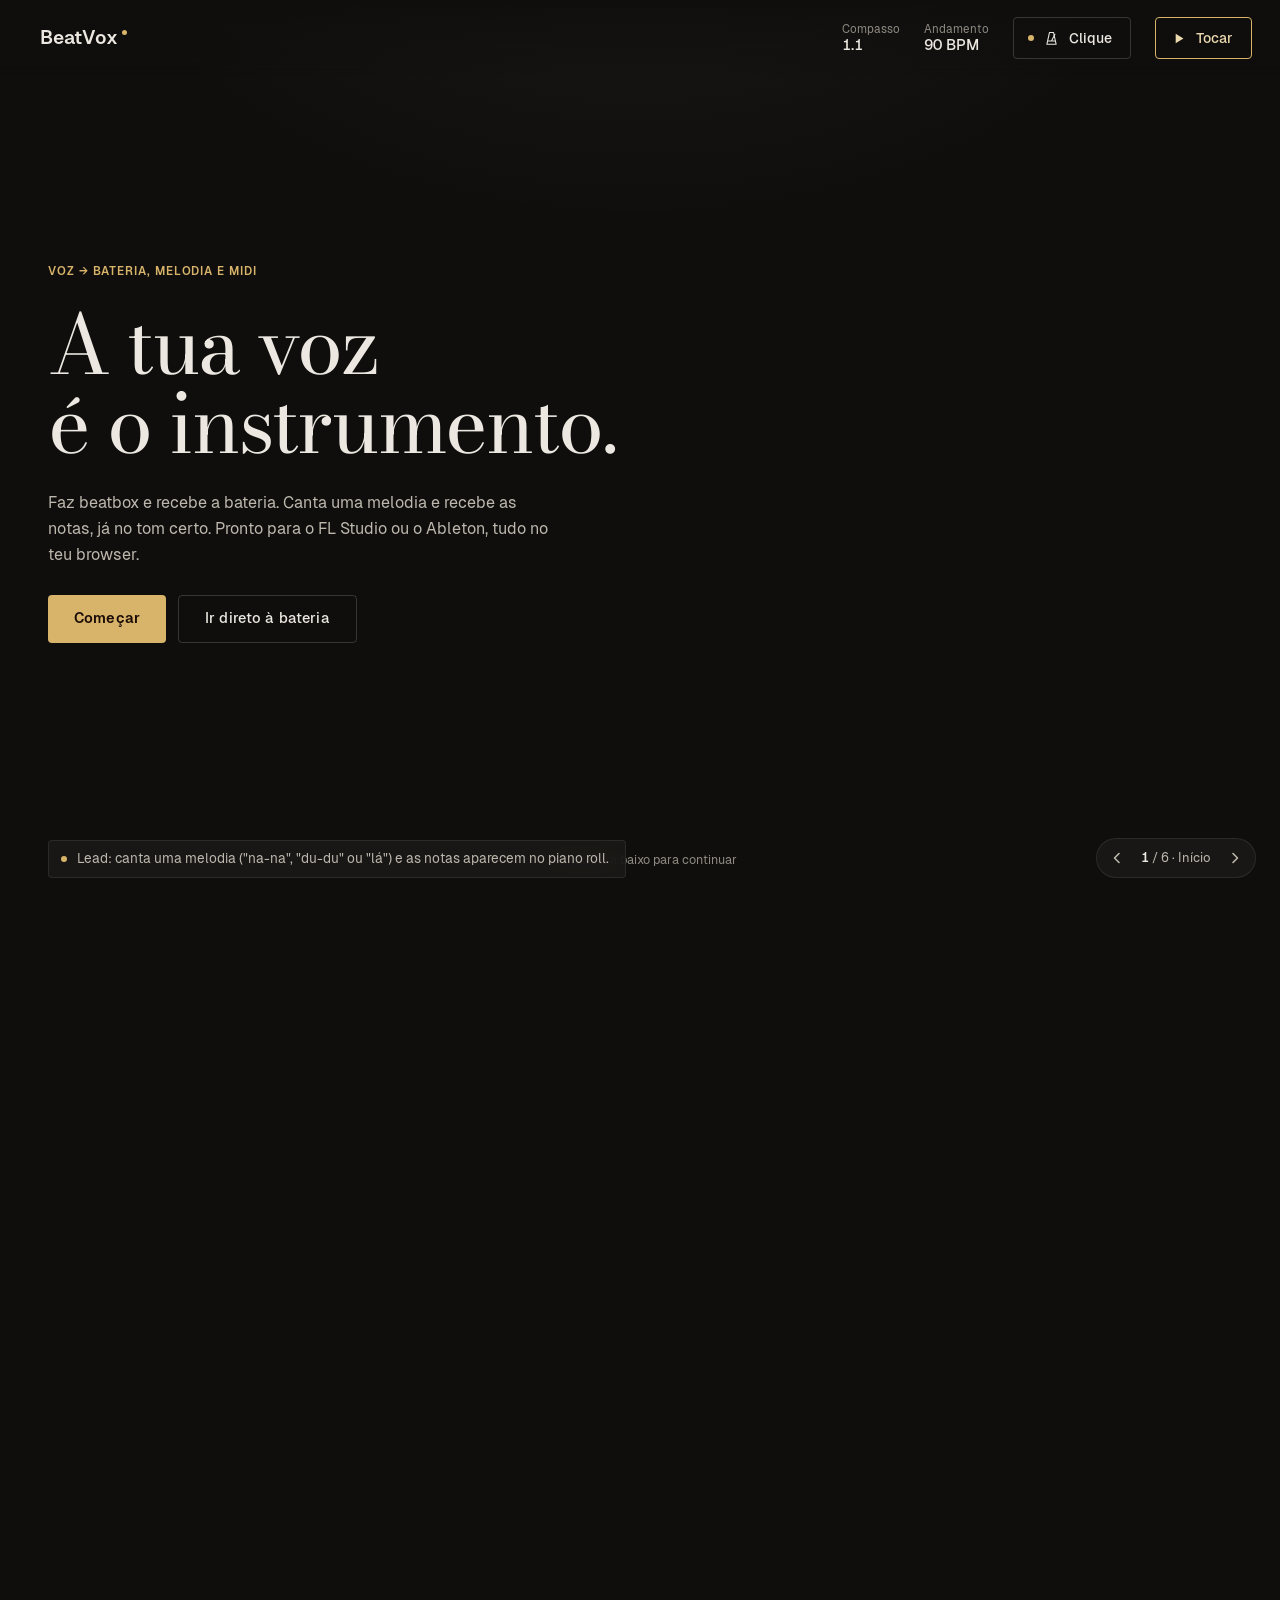
==== commit 3b8132eb: "BeatVox mais sóbrio e sem lista de passos; Deriva com osciladores, acordes e padrões BeatVox (agora " ====
--- a/beatvox/index.html
+++ b/beatvox/index.html
@@ -5,6 +5,7 @@
   <meta name="viewport" content="width=device-width, initial-scale=1, viewport-fit=cover" />
   <meta name="color-scheme" content="dark" />
   <title>BeatVox</title>
+  <script>/* dentro do Estúdio a barra de topo do hub substitui a do BeatVox */ try { if (window.parent !== window && window.parent.Studio) document.documentElement.classList.add('in-studio'); } catch (e) {}</script>
   <link rel="stylesheet" href="css/fonts.css" />
   <link rel="stylesheet" href="css/style.css" />
 </head>
@@ -20,10 +21,8 @@
     <symbol id="i-file" viewBox="0 0 24 24"><path d="M7 3.5h7l4 4V20a.5.5 0 0 1-.5.5h-10.5A.5.5 0 0 1 6.5 20V4a.5.5 0 0 1 .5-.5z M14 3.5V8h4" fill="none" stroke="currentColor" stroke-width="1.4" stroke-linejoin="round"/><path d="M9.5 16.5v-4l4-1v4" fill="none" stroke="currentColor" stroke-width="1.3"/><circle cx="8.6" cy="16.6" r="1.1" fill="currentColor"/><circle cx="12.6" cy="15.6" r="1.1" fill="currentColor"/></symbol>
   </svg>
 
-  <canvas id="bg" aria-hidden="true"></canvas>
   <div class="atmos" aria-hidden="true"></div>
   <canvas id="eq" aria-hidden="true"></canvas>
-  <div class="grain" aria-hidden="true"></div>
 
   <!-- ============ HUD fixo ============ -->
   <header class="hud">
@@ -37,16 +36,11 @@
     </div>
   </header>
 
-  <nav class="rail" aria-label="Movimentos">
-    <div class="rail-line"><i id="railFill"></i></div>
-    <ol>
-      <li><button data-go="0"><b>I</b><span>Abertura</span></button></li>
-      <li><button data-go="1"><b>II</b><span>Andamento</span></button></li>
-      <li><button data-go="2"><b>III</b><span>Bateria</span></button></li>
-      <li><button data-go="3"><b>IV</b><span>Melodia</span></button></li>
-      <li><button data-go="4"><b>V</b><span>Mistura</span></button></li>
-      <li><button data-go="5"><b>VI</b><span>Exportar</span></button></li>
-    </ol>
+  <!-- passos: só o lugar onde estás, e anterior / seguinte -->
+  <nav class="pager" aria-label="Passos">
+    <button type="button" id="pgPrev" aria-label="Passo anterior"><svg viewBox="0 0 16 16" aria-hidden="true"><path d="M10 3.5 5.5 8l4.5 4.5" fill="none" stroke="currentColor" stroke-width="1.6" stroke-linecap="round" stroke-linejoin="round"/></svg></button>
+    <span id="pgLabel" aria-live="polite"><b>1</b> / 6 · Início</span>
+    <button type="button" id="pgNext" aria-label="Passo seguinte"><svg viewBox="0 0 16 16" aria-hidden="true"><path d="M6 3.5 10.5 8 6 12.5" fill="none" stroke="currentColor" stroke-width="1.6" stroke-linecap="round" stroke-linejoin="round"/></svg></button>
   </nav>
 
   <div class="hud-status" role="status" aria-live="polite"><i class="pulse" aria-hidden="true"></i><span id="status">Pronto. Põe auscultadores e começa.</span></div>
@@ -55,31 +49,31 @@
   <main class="stage">
 
     <!-- I Abertura -->
-    <section class="step s-intro" data-step="0" aria-label="Abertura">
+    <section class="step s-intro" data-step="0" aria-label="Início">
       <div class="step-inner">
         <div class="intro-copy">
-          <p class="kicker" data-depth="0.15">Op. 1, para voz e MIDI</p>
-          <h1 class="display" data-depth="0.3">A tua voz<br />é o instrumento.</h1>
-          <p class="lede" data-depth="0.6">Faz beatbox e recebe a bateria. Canta uma melodia e recebe as notas, já no tom certo. Pronto para o FL Studio ou o Ableton, tudo no teu browser.</p>
-          <div class="actions" data-depth="0.9">
+          <p class="kicker">Voz → bateria, melodia e MIDI</p>
+          <h1 class="display">A tua voz<br />é o instrumento.</h1>
+          <p class="lede">Faz beatbox e recebe a bateria. Canta uma melodia e recebe as notas, já no tom certo. Pronto para o FL Studio ou o Ableton, tudo no teu browser.</p>
+          <div class="actions">
             <button class="btn primary" data-go="1">Começar</button>
             <button class="btn" data-go="2">Ir direto à bateria</button>
           </div>
         </div>
-        <div class="scroll-cue" aria-hidden="true"><span>Faz scroll</span><i></i></div>
+        <div class="scroll-cue" aria-hidden="true"><span>Desliza para baixo para continuar</span></div>
       </div>
     </section>
 
     <!-- II Andamento -->
     <section class="step s-tempo" data-step="1" aria-label="Andamento">
       <div class="step-inner">
-        <div class="step-head" data-depth="0.2">
-          <span class="movement">II</span>
+        <div class="step-head">
+          <span class="movement">2 / 6</span>
           <h2 class="title">Andamento</h2>
           <p class="sub">Escolhe a velocidade e o tamanho do loop, e confirma que o microfone te ouve bem.</p>
         </div>
 
-        <div class="tempo-core" data-depth="0.5">
+        <div class="tempo-core">
           <button class="nudge" data-bpm="-1" aria-label="Diminuir BPM">−</button>
           <div class="bpm-big">
             <input id="bpm" type="number" min="50" max="200" value="90" aria-label="Andamento em BPM" />
@@ -87,12 +81,12 @@
           </div>
           <button class="nudge" data-bpm="1" aria-label="Aumentar BPM">+</button>
         </div>
-        <div class="tempo-actions" data-depth="0.6">
+        <div class="tempo-actions">
           <button class="btn" id="btnMetro">Ouvir o clique</button>
           <button class="btn tap" id="btnTap">Marcar o tempo</button>
         </div>
 
-        <div class="tempo-grid" data-depth="0.8">
+        <div class="tempo-grid">
           <div class="group">
             <span class="g-label">Compassos</span>
             <div class="seg" id="bars"><button data-v="1">1</button><button data-v="2">2</button><button data-v="4">4</button></div>
@@ -131,15 +125,15 @@
             </div>
           </div>
         </div>
-        <button class="btn primary next" data-go="2" data-depth="1">Seguinte: gravar a bateria</button>
+        <button class="btn primary next" data-go="2">Seguinte: gravar a bateria</button>
       </div>
     </section>
 
     <!-- III Bateria -->
     <section class="step s-studio s-drums" data-step="2" aria-label="Bateria">
       <div class="step-inner studio-layout">
-        <aside class="panel" data-depth="0.4">
-          <span class="movement">III</span>
+        <aside class="panel">
+          <span class="movement">3 / 6</span>
           <h2 class="title">Bateria</h2>
           <p class="sub">Faz beatbox depois da contagem.</p>
           <ul class="vocab">
@@ -149,6 +143,10 @@
           </ul>
           <button id="btnRec" class="rec" title="Gravar (R)"><span class="rec-ring" aria-hidden="true"></span><span class="rec-core" aria-hidden="true"></span><span class="rec-label">Gravar</span></button>
           <button id="btnOpen" class="btn small"><svg><use href="#i-open"/></svg>Abrir áudio</button>
+          <section class="mini sound-card">
+            <div class="field"><label for="kitSel">Kit</label><div class="select"><select id="kitSel"></select></div></div>
+            <button id="btnLib" class="btn small ghost lib-btn"><svg><use href="#i-file"/></svg>Biblioteca de sons<span id="kitHint" class="lib-own"></span></button>
+          </section>
           <section id="trainCard" class="mini">
             <p class="hint" id="trainState">A comparar os teus sons entre si: o mais grave é o bombo, o mais agudo o hi-hat.</p>
             <button id="btnTrain" class="btn small ghost">Treinar com a minha voz</button>
@@ -162,8 +160,8 @@
     <!-- IV Melodia -->
     <section class="step s-studio s-lead" data-step="3" aria-label="Melodia">
       <div class="step-inner studio-layout">
-        <aside class="panel" data-depth="0.4">
-          <span class="movement">IV</span>
+        <aside class="panel">
+          <span class="movement">4 / 6</span>
           <h2 class="title">Melodia</h2>
           <p class="sub">Canta com vogais longas: lá, na-na, du-du.</p>
           <button id="btnRecLead" class="rec" title="Gravar (R)"><span class="rec-ring" aria-hidden="true"></span><span class="rec-core" aria-hidden="true"></span><span class="rec-label">Gravar</span></button>
@@ -187,10 +185,8 @@
               <span class="flabel">Oitava</span>
               <div class="stepper"><button data-oct="-1" aria-label="Oitava abaixo">−</button><output id="octOut">0</output><button data-oct="1" aria-label="Oitava acima">+</button></div>
             </div>
-            <div class="field col">
-              <span class="flabel">Som</span>
-              <div class="seg" id="preset"><button data-v="synth">Synth</button><button data-v="pluck">Pluck</button><button data-v="sine">Suave</button></div>
-            </div>
+            <div class="field"><label for="presetSel">Som</label><div class="select"><select id="presetSel"></select></div></div>
+            <button id="btnLibLead" class="btn small ghost">Usar um sample teu</button>
           </section>
           <button class="btn primary next" data-go="4">Seguinte: mistura</button>
         </aside>
@@ -200,21 +196,29 @@
 
     <!-- V Mistura: palco 3D -->
     <section class="step s-mix" data-step="4" aria-label="Mistura">
-      <canvas id="stage3d" aria-label="Palco 3D da mistura: cada camada é uma dimensão do som"></canvas>
+      <canvas id="stage3d" tabindex="0" aria-label="Palco 3D da mistura: cada camada é uma dimensão do som. Setas: escolher som ou efeito."></canvas>
       <div class="step-inner mix-layout">
-        <header class="mix-head" data-depth="0.3">
-          <span class="movement">V</span>
+        <header class="mix-head">
+          <span class="movement">5 / 6</span>
           <h2 class="title">Mistura</h2>
-          <p class="sub">Cada camada é uma dimensão do som, dos graves (em baixo) aos agudos (em cima). Arrasta um som para os lados (pan) ou para a frente (mais alto). Arrasta o fundo para rodar.</p>
+          <p class="sub">Cada camada é uma dimensão do som, dos graves (em baixo) aos agudos (em cima). Arrasta um som para os lados (pan) ou para a frente (mais alto). Clica num som, num efeito ou numa ligação para o ajustar; puxa o <b>+</b> de um som até um efeito para o ligar.</p>
         </header>
-        <aside class="panel mix-insp" id="mixInsp" data-depth="0.5" aria-label="Ajustes do som"></aside>
-        <div class="mix-bar" data-depth="0.6">
+        <aside class="panel mix-insp" id="mixInsp" aria-label="Ajustes" hidden></aside>
+        <div class="mix-bar">
+          <div class="fx-add">
+            <button class="btn small" id="btnAddFx" aria-haspopup="menu" aria-expanded="false" title="Acrescentar um efeito ao palco">+ Efeito</button>
+            <div class="fx-menu" id="fxMenu" role="menu" aria-label="Efeitos" hidden></div>
+          </div>
+          <div class="group">
+            <span class="g-label">Vista</span>
+            <div class="seg" id="viewSeg"><button data-v="free" class="on" title="Livre: arrasta para rodar">Livre</button><button data-v="front" title="De frente: pan × frequência">Frente</button><button data-v="top" title="De cima: pan × volume">Cima</button></div>
+          </div>
           <div class="group">
             <span class="g-label">Dimensões</span>
             <div class="seg" id="dimsSeg"><button data-v="3">3</button><button data-v="6">6</button></div>
           </div>
           <label class="switch" title="Um baixo 808 que toca com o bombo, no tom da melodia"><input type="checkbox" id="bassOn" /><i></i>Baixo 808</label>
-          <label class="switch"><input type="checkbox" id="autoRot" checked /><i></i>Rodar</label>
+          <label class="switch"><input type="checkbox" id="autoRot" /><i></i>Rodar</label>
           <div class="zoom-btns">
             <button class="icon-btn" id="zoomIn" title="Aproximar" aria-label="Aproximar">+</button>
             <button class="icon-btn" id="zoomOut" title="Afastar" aria-label="Afastar">−</button>
@@ -228,12 +232,12 @@
     <!-- VI Exportar -->
     <section class="step s-export" data-step="5" aria-label="Exportar">
       <div class="step-inner">
-        <div class="step-head" data-depth="0.2">
-          <span class="movement">VI</span>
+        <div class="step-head">
+          <span class="movement">6 / 6</span>
           <h2 class="title big">O teu disco está pronto.</h2>
         </div>
         <div class="press">
-          <figure class="cover" data-depth="0.5">
+          <figure class="cover">
             <canvas id="cover" width="1120" height="1120" aria-label="Capa do teu beat"></canvas>
             <button id="btnCoverPlay" class="cover-play" title="Ouvir (Espaço)" aria-label="Ouvir"><svg><use href="#i-play"/></svg></button>
             <figcaption class="cover-cap">
@@ -243,7 +247,7 @@
               <span id="sumKeyWrap"><output id="sumKey">—</output></span>
             </figcaption>
           </figure>
-          <div class="press-side" data-depth="0.8">
+          <div class="press-side">
             <div class="press-opts">
               <label class="name-field"><span class="g-label">Nome</span><input id="projName" type="text" maxlength="40" spellcheck="false" placeholder="Sem título" autocomplete="off" /></label>
               <div class="group">
@@ -261,7 +265,7 @@
                 </div>
               </li>
               <li>
-                <div class="out-txt"><b>Áudio WAV</b><span>O beat já tocado, 44,1 kHz. Stems: bateria e melodia em ficheiros separados.</span></div>
+                <div class="out-txt"><b>Áudio WAV</b><span>O beat já tocado (44,1 kHz, 24 bits), com a duração exata do loop: começa no tempo 1 e dá a volta sem costura no DAW. Stems: cada parte em separado, todas alinhadas.</span></div>
                 <div class="out-btns">
                   <button id="btnWav" class="btn small" disabled>Mistura</button>
                   <button id="btnStems" class="btn small ghost" disabled>Stems</button>
@@ -347,6 +351,34 @@
     </form>
   </dialog>
 
+  <dialog id="libDlg" aria-labelledby="libTitle">
+    <form method="dialog" class="dlg lib">
+      <header>
+        <h3 id="libTitle">Biblioteca de sons</h3>
+        <button class="icon-btn" value="close" aria-label="Fechar"><svg><use href="#i-x"/></svg></button>
+      </header>
+      <div class="lib-drop" id="libDrop">
+        <p><b>Arrasta para aqui samples ou uma pasta inteira</b> (WAV, MP3, AIFF, OGG, FLAC). Pelo nome (kick, snare, hat, clap, 808…) cada som vai logo para o sítio certo.</p>
+        <div class="lib-btns">
+          <button type="button" class="btn small" id="btnLibFiles">Escolher ficheiros</button>
+          <button type="button" class="btn small ghost" id="btnLibFolder">Escolher pasta</button>
+        </div>
+        <p class="hint" id="libState"></p>
+      </div>
+      <div id="libRows"></div>
+      <details class="lib-all" id="libAll">
+        <summary>Todos os samples (<span id="libCount">0</span>)</summary>
+        <div id="libItems"></div>
+      </details>
+      <footer>
+        <button type="button" class="btn small ghost" id="btnLibClear">Apagar a biblioteca</button>
+        <button class="btn small primary" value="close">Feito</button>
+      </footer>
+    </form>
+  </dialog>
+  <input type="file" id="libIn" accept="audio/*,.wav,.aif,.aiff,.mp3,.m4a,.ogg,.flac" multiple hidden />
+  <input type="file" id="libDirIn" webkitdirectory multiple hidden />
+
   <dialog id="calDlg">
     <form method="dialog" class="dlg">
       <header>
@@ -368,10 +400,10 @@
   <script src="js/voicefx.js"></script>
   <script src="js/midi.js"></script>
   <script src="js/mixer.js"></script>
+  <script src="js/sounds.js"></script>
   <script src="js/audio.js"></script>
   <script src="js/zip.js"></script>
   <script src="js/knob.js"></script>
-  <script src="js/scene.js"></script>
   <script src="js/eq3d.js"></script>
   <script src="js/stage3d.js"></script>
   <script src="js/flow.js"></script>
--- a/beatvox/css/style.css
+++ b/beatvox/css/style.css
@@ -8,17 +8,17 @@
    ===================================================================== */
 :root {
   color-scheme: dark;
-  --velvet: #110609;
-  --velvet-2: #1b0a0f;
-  --ink: #f4ede1;
-  --ink-2: #c8baa6;
-  --ink-3: #8c7b6b;
-  --gold: #d8b57a;
-  --gold-lt: #f1dcae;
+  --velvet: #0f0e0d;
+  --velvet-2: #171614;
+  --ink: #ece8e1;
+  --ink-2: #bdb7ad;
+  --ink-3: #8f8a81;
+  --gold: #d8b46a;
+  --gold-lt: #ecd9ae;
   --gold-dk: #9c7742;
-  --line: rgba(216, 181, 122, 0.16);
-  --line-2: rgba(216, 181, 122, 0.32);
-  --glass: rgba(24, 9, 13, 0.62);
+  --line: rgba(236, 232, 225, 0.09);
+  --line-2: rgba(236, 232, 225, 0.18);
+  --glass: rgba(26, 25, 23, 0.86);
   --glass-2: rgba(244, 237, 225, 0.04);
   --kick: #e0a556;
   --snare: #d9707f;
@@ -137,17 +137,6 @@
 @keyframes metroBar { from { box-shadow: 0 0 0 0 rgba(241, 220, 174, .8); border-color: var(--gold-lt); } to { box-shadow: 0 0 0 14px rgba(241, 220, 174, 0); } }
 
 /* ---------- movimentos (navegação) ---------- */
-.rail { position: fixed; z-index: 6; left: max(40px, env(safe-area-inset-left, 0px)); top: 50%; transform: translateY(-50%); }
-.rail ol { list-style: none; margin: 0; padding: 0; display: flex; flex-direction: column; gap: 20px; }
-.rail button { display: flex; align-items: baseline; gap: 14px; min-height: 32px; padding: 0 8px 0 0; background: none; border: 0; color: var(--ink-3); text-align: left; }
-.rail b { font-family: var(--serif); font-style: italic; font-weight: 400; font-size: 17px; width: 26px; }
-.rail span { font-size: 14px; transition: color .3s, transform .4s var(--ease); }
-.rail button:hover { color: var(--ink-2); }
-.rail button[aria-current="step"] { color: var(--ink); }
-.rail button[aria-current="step"] b { color: var(--gold); }
-.rail button[aria-current="step"] span { transform: translateX(4px); }
-.rail-line { position: absolute; left: -16px; top: 10px; bottom: 10px; width: 1px; background: var(--line); }
-.rail-line i { position: absolute; inset: 0; background: linear-gradient(180deg, var(--gold-lt), var(--gold)); transform-origin: top; transform: scaleY(0); box-shadow: 0 0 8px var(--gold); }
 
 /* ---------- estado ---------- */
 .hud-status {
@@ -509,16 +498,17 @@
 #stage3d { position: absolute; inset: 0; width: 100%; height: 100%; display: block; touch-action: pan-y; cursor: move; }
 .mix-layout {
   position: relative; pointer-events: none;
-  display: grid; grid-template-columns: minmax(0, 1fr) 320px; grid-template-rows: auto 1fr auto; gap: 18px;
+  display: grid; grid-template-columns: minmax(0, 1fr) auto; grid-template-rows: auto 1fr auto; gap: 18px;
 }
 .mix-layout > * { pointer-events: auto; }
 .mix-head { grid-column: 1; grid-row: 1; display: flex; flex-direction: column; gap: 8px; max-width: 520px; text-shadow: 0 2px 20px rgba(0,0,0,.6); }
 .mix-head .sub { font-size: 14px; max-width: 46ch; }
-.mix-insp { grid-column: 2; grid-row: 1 / 3; align-self: start; max-height: 100%; gap: 12px; padding: 18px 20px; }
-.mix-next { grid-column: 2; grid-row: 3; align-self: end; margin: 0; }
+/* o painel de ajustes só aparece com algo escolhido, por cima do palco (não ocupa espaço quando está fechado) */
+.mix-insp { position: absolute; top: calc(var(--hud-h) + 18px); right: 48px; z-index: 3; width: 320px; max-height: calc(100% - var(--hud-h) - 18px - 88px - 72px); gap: 12px; padding: 18px 20px; }
+.mix-next { grid-column: 2; grid-row: 3; align-self: end; justify-self: end; margin: 0; padding-left: 28px; padding-right: 28px; }
 .mix-bar {
   grid-column: 1; grid-row: 3; justify-self: start; align-self: end;
-  display: flex; flex-wrap: wrap; align-items: center; gap: 10px 18px; padding: 10px 16px;
+  display: flex; flex-wrap: wrap; align-items: center; gap: 10px 14px; padding: 10px 14px;
   border-radius: var(--r); background: var(--glass); border: 1px solid var(--line); backdrop-filter: blur(18px) saturate(130%);
 }
 .mix-bar .group { flex-direction: row; align-items: center; gap: 10px; }
@@ -530,8 +520,6 @@
 .mx-title b { font-family: var(--serif); font-weight: 400; font-size: 26px; }
 .mx-title i { width: 9px; height: 9px; border-radius: 50%; background: var(--c); box-shadow: 0 0 12px var(--c); }
 .mx-ms { margin-left: auto; display: flex; gap: 4px; }
-.mx-back { align-self: flex-start; border: 0; background: none; color: var(--gold); font-size: 13px; padding: 0; }
-.mx-back:hover { color: var(--gold-lt); }
 .mx-sec { display: flex; flex-direction: column; gap: 4px; padding-top: 10px; border-top: 1px solid var(--line); }
 .mx-row { display: grid; grid-template-columns: 74px minmax(0, 1fr) 62px; align-items: center; gap: 10px; min-height: 30px; }
 .mx-row .seg { grid-column: 2 / 4; }
@@ -548,13 +536,53 @@
 .ms:hover { border-color: var(--gold); color: var(--ink); }
 .ms.on { background: rgba(217, 112, 127, 0.25); border-color: #d9707f; color: #ffd9de; }
 .ms.on.solo { background: rgba(224, 165, 86, 0.25); border-color: #e0a556; color: #ffe6c2; }
-.mx-list { list-style: none; margin: 0; padding: 0; display: flex; flex-direction: column; gap: 2px; }
-.mx-list li { display: flex; align-items: center; gap: 4px; }
-.mx-list.fxl { padding-top: 8px; border-top: 1px solid var(--line); }
-.mx-item { flex: 1; display: flex; align-items: center; gap: 10px; min-height: 34px; padding: 0 8px; border: 0; border-radius: 3px; background: transparent; color: var(--ink); font-size: 14px; text-align: left; }
-.mx-item:hover { background: rgba(216, 181, 122, 0.08); }
-.mx-item i { width: 7px; height: 7px; border-radius: 50%; background: var(--c); box-shadow: 0 0 8px var(--c); flex: 0 0 auto; }
-.mx-item span { margin-left: auto; font-size: 12px; color: var(--ink-3); font-variant-numeric: tabular-nums; }
+.mix-insp[hidden] { display: none; }
+.mix-insp:not([hidden]) { animation: insp-in .35s var(--ease) both; }
+@keyframes insp-in { from { opacity: 0; transform: translateX(14px); } }
+.mx-close { width: 32px; height: 32px; margin-left: 4px; flex: 0 0 auto; }
+.mx-close svg { width: 15px; height: 15px; }
+.mx-title .mx-ms + .mx-close { margin-left: 6px; }
+.mx-title:not(:has(.mx-ms)) .mx-close { margin-left: auto; }
+.mx-edge { flex-wrap: wrap; row-gap: 4px; }
+.mx-edge b { font-size: 21px; }
+.mx-edge .arrow { color: var(--ink-3); font-size: 18px; }
+.mx-l i { display: inline-block; width: 6px; height: 6px; margin-right: 7px; border-radius: 50%; background: var(--c); box-shadow: 0 0 8px var(--c); vertical-align: 1px; }
+.mx-l { overflow: hidden; text-overflow: ellipsis; white-space: nowrap; }
+.mx-sw { grid-column: 2 / 4; justify-self: end; min-height: 30px; }
+.mx-title .mx-sw { grid-column: auto; }
+.mx-add { align-self: flex-start; margin-top: 4px; }
+.mx-remove { align-self: flex-start; color: #ffb4aa; }
+.mx-remove:hover:not(:disabled) { color: #ffd2cc; border-color: rgba(255, 120, 110, .45); }
+.mx-err { color: #ffb4aa; }
+.mx-centro:empty { display: none; }
+.mx-btns { display: flex; flex-wrap: wrap; gap: 6px; }
+.mx-outs { flex-wrap: wrap; border-bottom: 0; }
+.mx-outs button { border-bottom: 1px solid var(--line); }
+.mx-warn { display: flex; flex-direction: column; gap: 8px; padding: 10px 12px; border-radius: var(--r); border: 1px solid rgba(255, 120, 110, .38); background: rgba(255, 120, 110, .07); }
+.mx-warn p { margin: 0; font-size: 13px; line-height: 1.45; color: var(--ink-2); }
+.mx-warn b { color: #ffd2cc; font-weight: 600; }
+.mx-warn-btns { display: flex; flex-wrap: wrap; gap: 6px; }
+.mx-warn .btn.small { min-height: 32px; padding: 0 10px; font-size: 12.5px; border-color: rgba(255, 120, 110, .3); }
+.fx-add { position: relative; }
+.fx-menu {
+  position: absolute; left: 0; bottom: calc(100% + 12px); z-index: 6; width: 560px; max-height: min(62vh, 540px); overflow-y: auto;
+  display: grid; grid-template-columns: 1fr 1fr; gap: 2px; padding: 8px;
+  border-radius: var(--r); background: rgba(22, 8, 11, .95); border: 1px solid var(--line-2);
+  backdrop-filter: blur(18px) saturate(130%); box-shadow: 0 24px 70px rgba(0, 0, 0, .55);
+  animation: menu-in .22s var(--ease) both;
+}
+.fx-menu[hidden] { display: none; }
+@keyframes menu-in { from { opacity: 0; transform: translateY(6px); } }
+.fx-menu button {
+  display: grid; grid-template-columns: 10px minmax(0, 1fr); column-gap: 11px; row-gap: 1px; align-items: center;
+  padding: 8px 10px; border: 0; border-radius: 3px; background: transparent; color: var(--ink); text-align: left; cursor: pointer;
+}
+.fx-menu button:hover:not(:disabled), .fx-menu button:focus-visible { background: rgba(216, 181, 122, .09); outline: none; }
+.fx-menu button:disabled { opacity: .4; cursor: not-allowed; }
+.fx-menu i { grid-row: 1 / 3; width: 8px; height: 8px; border-radius: 50%; background: var(--c); box-shadow: 0 0 10px var(--c); }
+.fx-menu b { font-size: 14px; font-weight: 600; }
+.fx-menu span { grid-column: 2; font-size: 12px; line-height: 1.4; color: var(--ink-3); }
+#stage3d:focus-visible { outline: none; }
 .presence { display: grid; grid-template-columns: repeat(var(--n), minmax(0, 1fr)); gap: 6px; }
 .pcol { display: flex; flex-direction: column; align-items: center; gap: 4px; }
 .pleds { display: flex; flex-direction: column-reverse; gap: 2px; width: 100%; }
@@ -631,11 +659,6 @@
   .readout { display: none; }
   .play, .metro { height: 40px; padding: 0 12px; }
   .metro span { display: none; }
-  .rail { left: auto; right: 10px; top: 50%; }
-  .rail ol { gap: 12px; }
-  .rail span { display: none; }
-  .rail b { width: auto; font-size: 14px; }
-  .rail-line { left: auto; right: -6px; }
   .step-inner { padding: calc(var(--hud-h) + 8px) 48px 96px 16px; }
   .s-intro .step-inner { justify-content: flex-end; padding-bottom: 120px; }
   .studio-layout { grid-template-columns: 1fr; grid-template-rows: auto 74vh; gap: 14px; }
@@ -645,7 +668,9 @@
   .studio-bar { flex-wrap: wrap; gap: 12px; }
   .bar-actions { margin-left: 0; }
   .mix-layout { grid-template-columns: 1fr; grid-template-rows: auto 46vh auto auto auto; }
-  .mix-insp { grid-column: 1; grid-row: 4; max-height: none; overflow: visible; }
+  .mix-insp { position: static; width: auto; grid-column: 1; grid-row: 4; max-height: none; overflow: visible; }
+  .mix-next { justify-self: stretch; }
+  .fx-menu { width: min(300px, calc(100vw - 48px)); grid-template-columns: 1fr; }
   .mix-bar { grid-row: 3; }
   .mix-next { grid-column: 1; grid-row: 5; }
   .s-mix .step-inner { overflow-y: auto; }
@@ -665,6 +690,109 @@
   .head .ht { display: none; }
   .scroll-cue { display: none; }
 }
+/* ---------- sons: kit, instrumento e biblioteca ---------- */
+.sound-card { gap: 6px; padding-top: 12px; }
+.sound-card .field .select { width: 64%; }
+.sound-card .lib-btn { align-self: flex-start; padding-left: 0; }
+.lib-own { color: var(--gold); font-weight: 400; }
+#btnLibLead { align-self: flex-start; }
+.mx-sel { grid-column: 2 / 4; width: 100%; }
+.mx-sel select { min-height: 34px; font-size: 13px; }
+.mx-src { display: flex; align-items: center; justify-content: space-between; gap: 10px; padding-top: 4px; font-size: 12.5px; color: var(--ink-3); }
+.mx-src span { min-width: 0; overflow: hidden; text-overflow: ellipsis; white-space: nowrap; }
+.mx-src b { color: var(--ink-2); font-weight: 500; }
+.mx-src .btn.small { min-height: 30px; padding: 0 10px; font-size: 12.5px; flex: 0 0 auto; }
+#libDlg { width: min(700px, calc(100vw - 32px)); }
+.lib-drop { display: flex; flex-direction: column; gap: 10px; padding: 16px 18px; border: 1px dashed var(--line-2); border-radius: var(--r); transition: border-color .2s, background .2s; }
+.lib-drop.over { border-color: var(--gold); background: rgba(216, 181, 122, 0.08); }
+.lib-drop p { margin: 0; font-size: 13.5px; line-height: 1.5; color: var(--ink-2); }
+.lib-drop p b { color: var(--ink); font-weight: 600; }
+.lib-drop .hint { font-size: 12.5px; color: var(--ink-3); }
+.lib-btns { display: flex; flex-wrap: wrap; gap: 8px; }
+.lrow { grid-template-columns: 12px 120px minmax(0, 1fr) auto; padding: 8px 0; }
+.lrow .select { width: 100%; }
+.lrow .select select { min-height: 36px; font-size: 13px; }
+.lib-all[hidden] { display: none; }
+.lib-all summary { cursor: pointer; padding: 6px 0; font-size: 13.5px; color: var(--ink-2); }
+.lib-all summary:hover { color: var(--ink); }
+#libItems { max-height: 260px; overflow-y: auto; }
+.litem { display: grid; grid-template-columns: minmax(0, 1fr) 150px auto auto; gap: 6px; align-items: center; padding: 6px 0; border-top: 1px solid var(--line); }
+.litem .ln { overflow: hidden; text-overflow: ellipsis; white-space: nowrap; font-size: 13px; }
+.litem .select { width: 100%; }
+.litem .select select { min-height: 32px; font-size: 12.5px; }
+.litem .cap { display: inline-flex; align-items: center; justify-content: center; width: 32px; min-height: 32px; padding: 0; border-radius: var(--r); border: 1px solid var(--line-2); background: transparent; }
+.litem .cap:hover { border-color: var(--gold); }
+.litem .cap.ghost { border-color: transparent; }
+.litem .cap svg { width: 13px; height: 13px; }
+@media (max-width: 560px) {
+  .lrow { grid-template-columns: 12px minmax(0, 1fr) auto; }
+  .lrow .select { grid-column: 2 / 4; grid-row: 2; }
+  .litem { grid-template-columns: minmax(0, 1fr) auto auto; }
+  .litem .select { grid-column: 1 / 4; grid-row: 2; }
+}
+/* =====================================================================
+   Sóbrio: menos brilho, menos itálico, animações só onde dizem alguma coisa
+   (o tempo do metrónomo, o nível do som, o que está a gravar).
+   ===================================================================== */
+:root { --rail-w: 24px; }
+.atmos, body:not(.webgl) .atmos { background: radial-gradient(60% 50% at 50% -10%, rgba(236, 232, 225, 0.05), transparent 70%), var(--velvet); }
+.stage { perspective: none; }
+.mark { font-family: var(--ui); font-style: normal; font-weight: 600; font-size: 19px; letter-spacing: -0.01em; }
+.mark i { box-shadow: none; }
+.kicker, .movement, .g-label, .head.ruler, .head.lane, .stats-title {
+  font-family: var(--ui); font-style: normal; font-weight: 600; font-size: 11.5px; letter-spacing: .08em; text-transform: uppercase; color: var(--ink-3);
+}
+.kicker { color: var(--gold); }
+.display { background: none; color: var(--ink); -webkit-background-clip: border-box; background-clip: border-box; animation: none; font-size: clamp(44px, 6.4vw, 104px); }
+.bpm-big input { text-shadow: none; }
+.bpm-big input:focus-visible { text-shadow: none; color: var(--gold-lt); }
+.bpm-big span, .count .sub, .rec-label { font-family: var(--ui); font-style: normal; }
+.rec-label { font-weight: 600; font-size: 15px; letter-spacing: .02em; }
+@keyframes bpmTick { from { color: var(--gold-lt); } }
+@keyframes bpmBar { from { color: var(--gold); } }
+.metro.tick .dot, .metro.tick-bar .dot { background: var(--gold-lt); box-shadow: none; }
+.metro.on .dot, .hud-status .pulse { box-shadow: none; }
+.hud-status .pulse { animation: none; }
+.hud-status { background: rgba(26, 25, 23, 0.9); }
+.play:hover:not(:disabled) { box-shadow: none; }
+.btn.primary { background: var(--gold); box-shadow: none; }
+.btn.primary::after { display: none; }
+.btn.primary:hover:not(:disabled) { background: var(--gold-lt); box-shadow: none; }
+.mix-head, .count .big, .count .big.is-rec { text-shadow: none; }
+.rec-ring { background: var(--line-2); }
+.rec-core { background: var(--rec); box-shadow: inset 0 0 0 1px rgba(255, 255, 255, .08); }
+.rec:hover:not(:disabled) .rec-core { box-shadow: inset 0 0 0 1px rgba(255, 255, 255, .14); }
+.rec.active .rec-ring { animation: none; background: var(--rec); }
+.rec.active .rec-core { animation: none; }
+.scroll-cue { font-family: var(--ui); font-style: normal; font-size: 12.5px; color: var(--ink-3); }
+.scroll-cue i { display: none; }
+.s-drums .studio { background: var(--glass); backdrop-filter: none; }
+.s-drums .panel { background: var(--glass); }
+.hud { background: linear-gradient(180deg, rgba(15, 14, 13, 0.92), rgba(15, 14, 13, 0)); }
+
+/* passos: onde estás, e anterior / seguinte */
+.pager {
+  position: fixed; z-index: 6; right: max(24px, env(safe-area-inset-right, 0px)); bottom: max(22px, env(safe-area-inset-bottom, 0px));
+  display: flex; align-items: center; gap: 2px; height: 40px; padding: 0 4px;
+  border-radius: 20px; background: rgba(26, 25, 23, 0.9); border: 1px solid var(--line);
+  font-size: 13px; color: var(--ink-2); font-variant-numeric: tabular-nums; white-space: nowrap;
+}
+.pager b { color: var(--ink); font-weight: 600; }
+.pager span { padding: 0 6px; }
+.pager button { width: 32px; height: 32px; border: 0; border-radius: 16px; background: transparent; color: var(--ink-2); display: grid; place-items: center; padding: 0; }
+.pager button svg { width: 16px; height: 16px; }
+.pager button:hover:not(:disabled) { background: var(--line); color: var(--ink); }
+.pager button:disabled { opacity: .3; cursor: default; }
+html.locked .pager { opacity: .35; pointer-events: none; }
+
+/* dentro do Estúdio: a barra do hub faz de transporte */
+html.in-studio { --hud-h: 0px; }
+html.in-studio .hud { display: none; }
+@media (max-width: 860px) {
+  .step-inner { padding-right: 16px; }
+  .pager { right: 16px; bottom: calc(max(14px, env(safe-area-inset-bottom, 0px)) + 52px); }
+  .pager span { max-width: 38vw; overflow: hidden; text-overflow: ellipsis; }
+}
 @media (prefers-reduced-motion: reduce) {
   *, *::before, *::after { animation: none !important; transition: none !important; }
   html { scroll-behavior: auto; }
